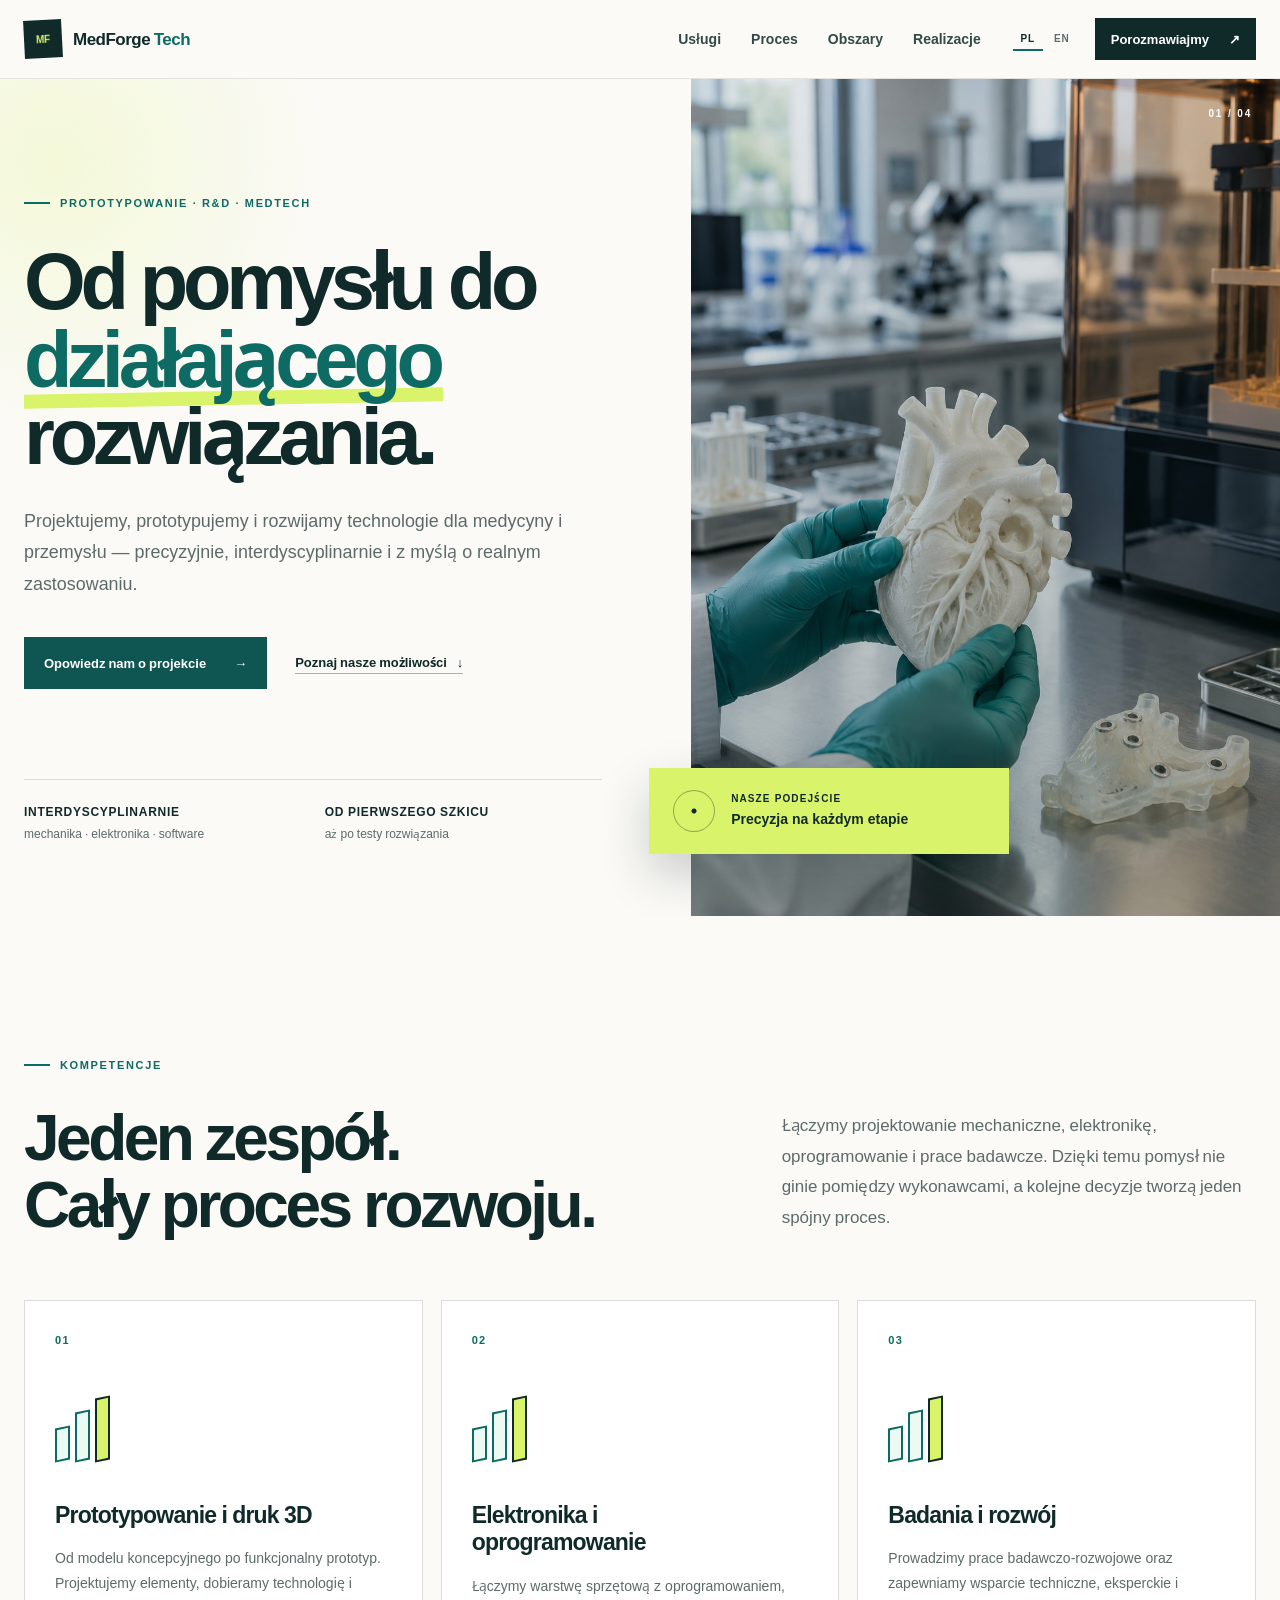
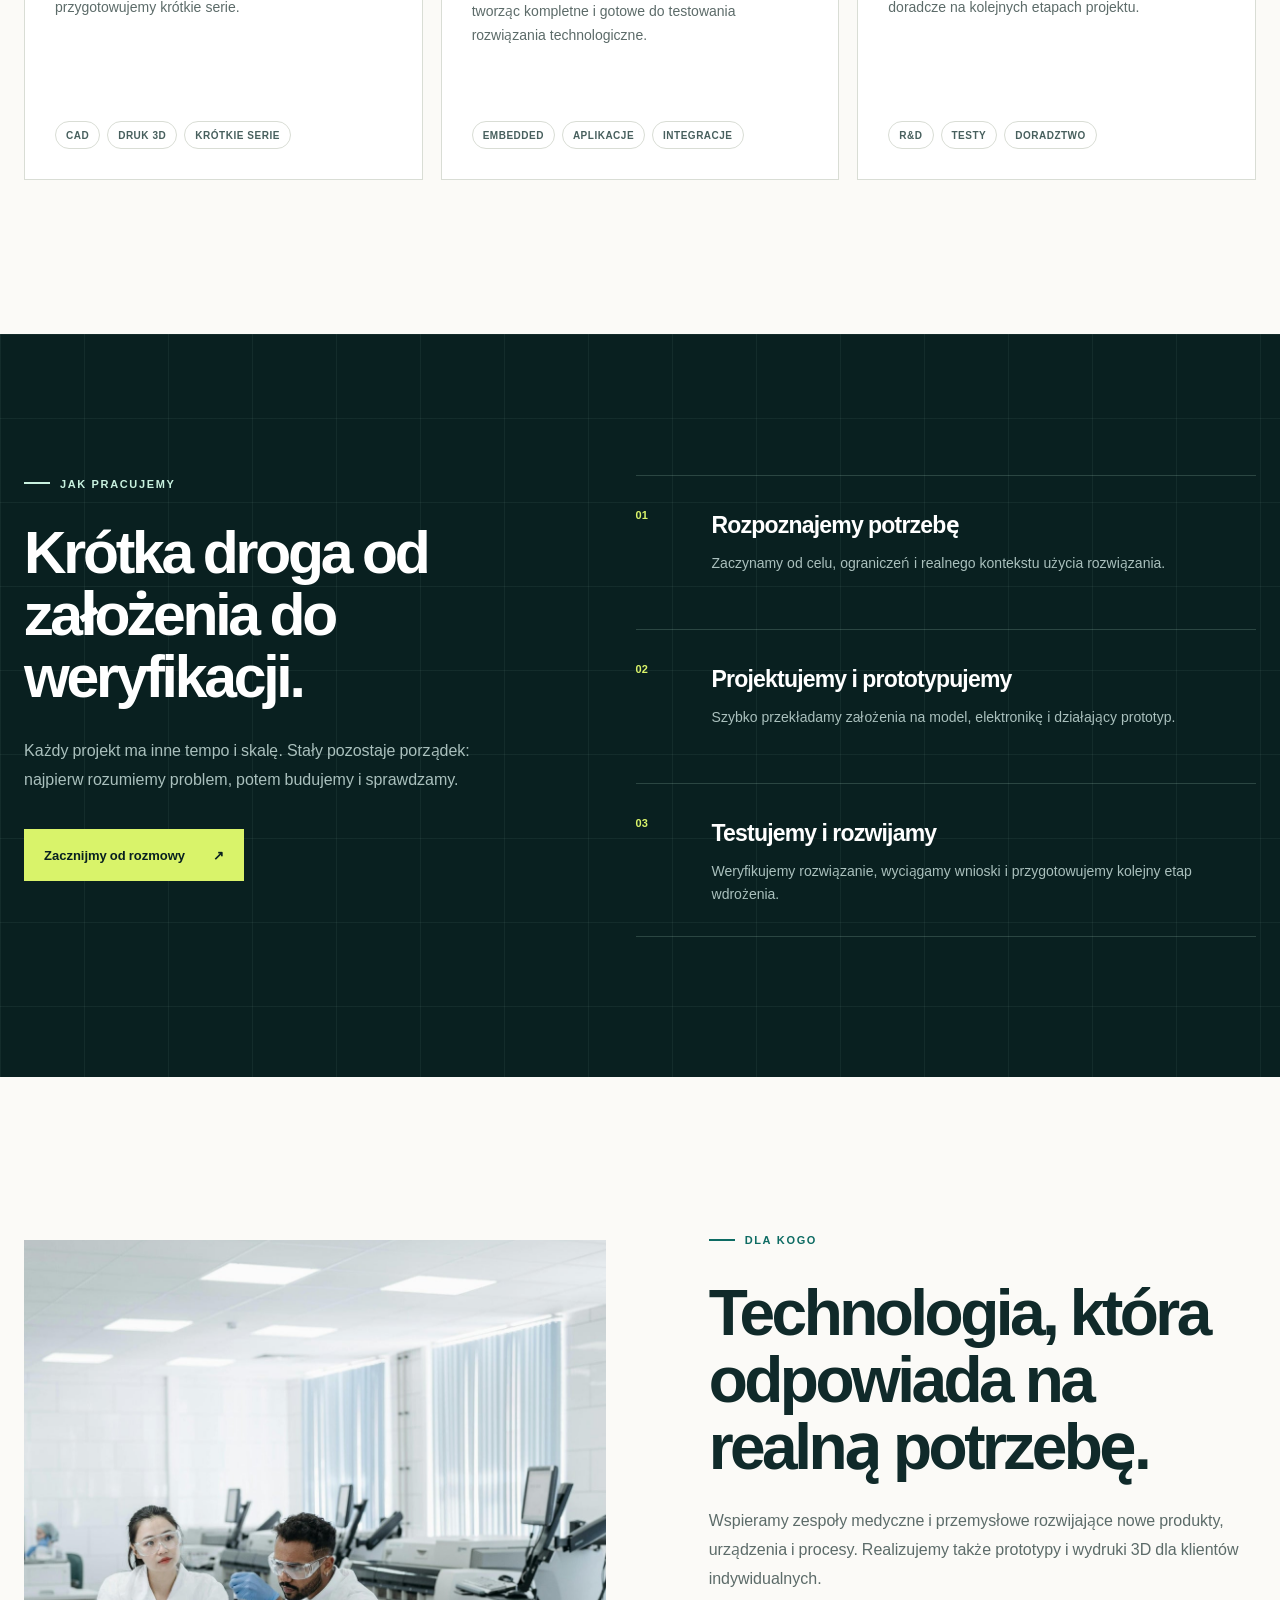
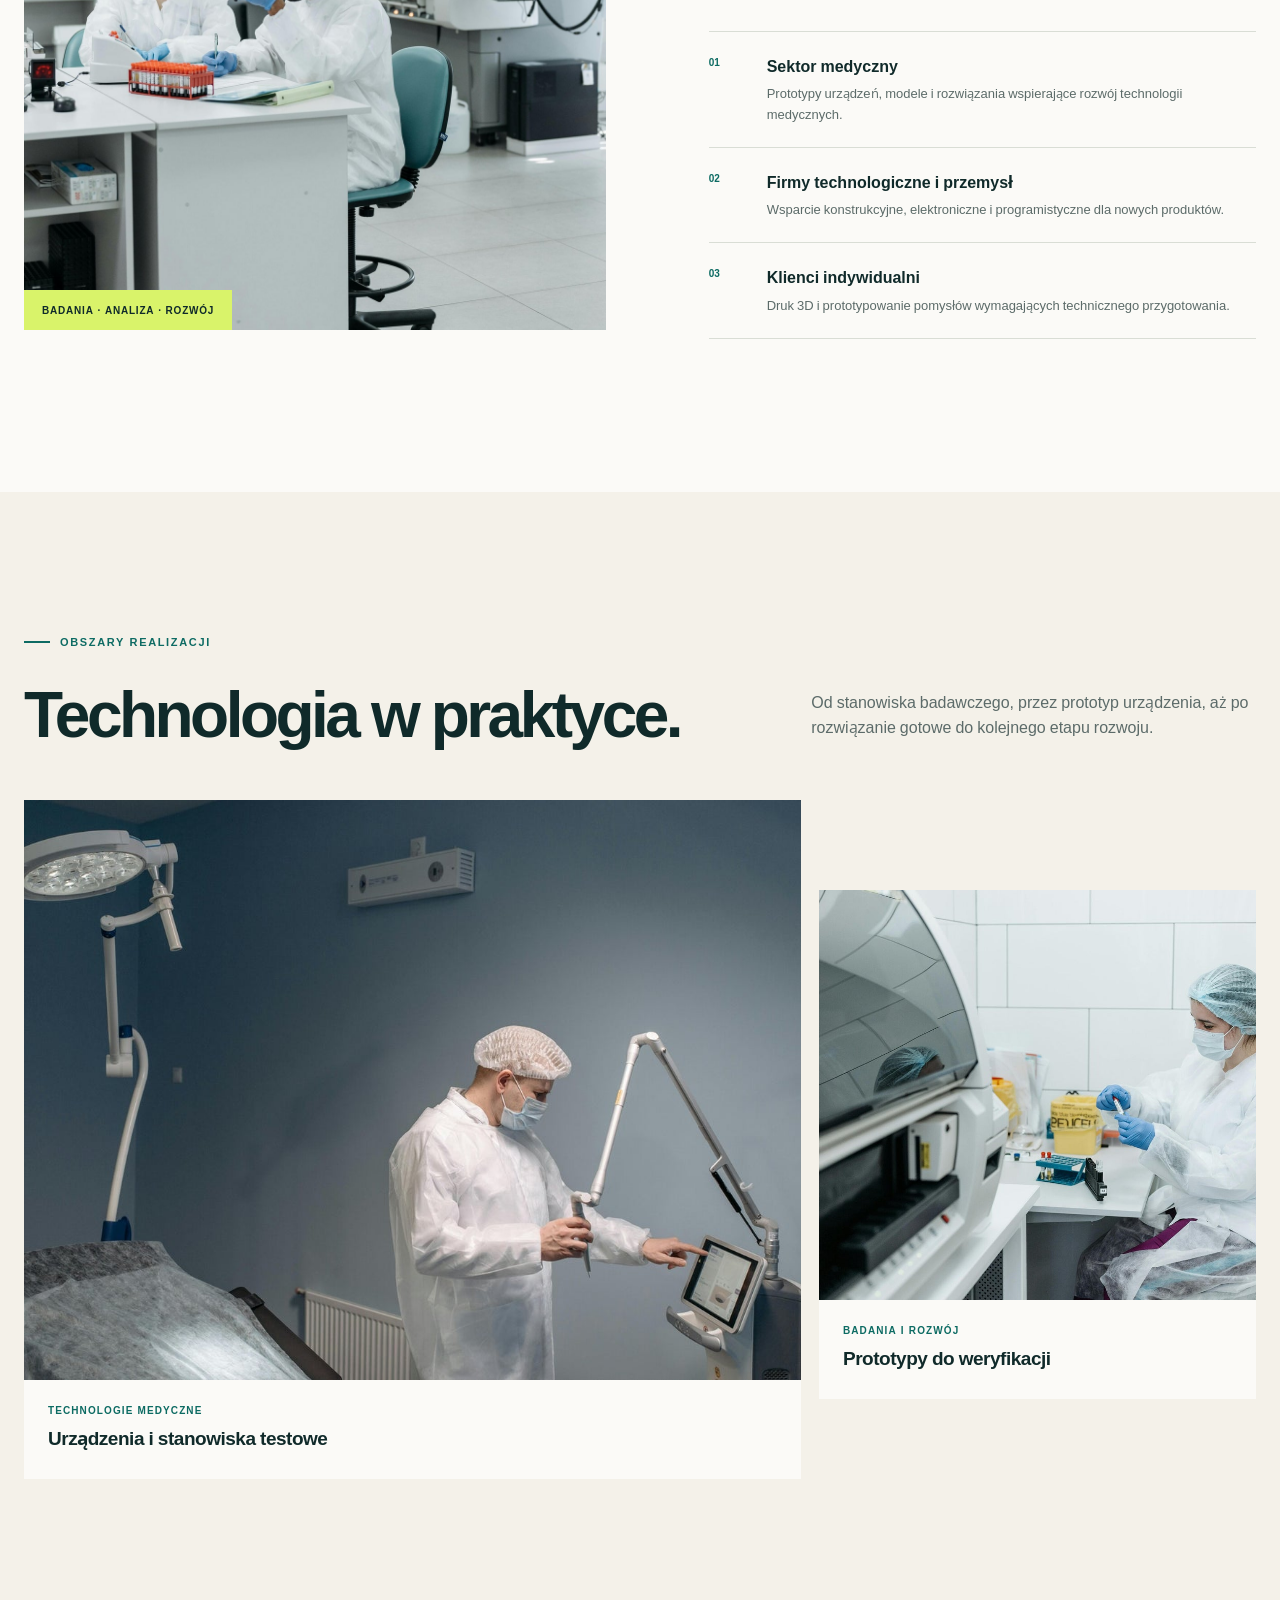
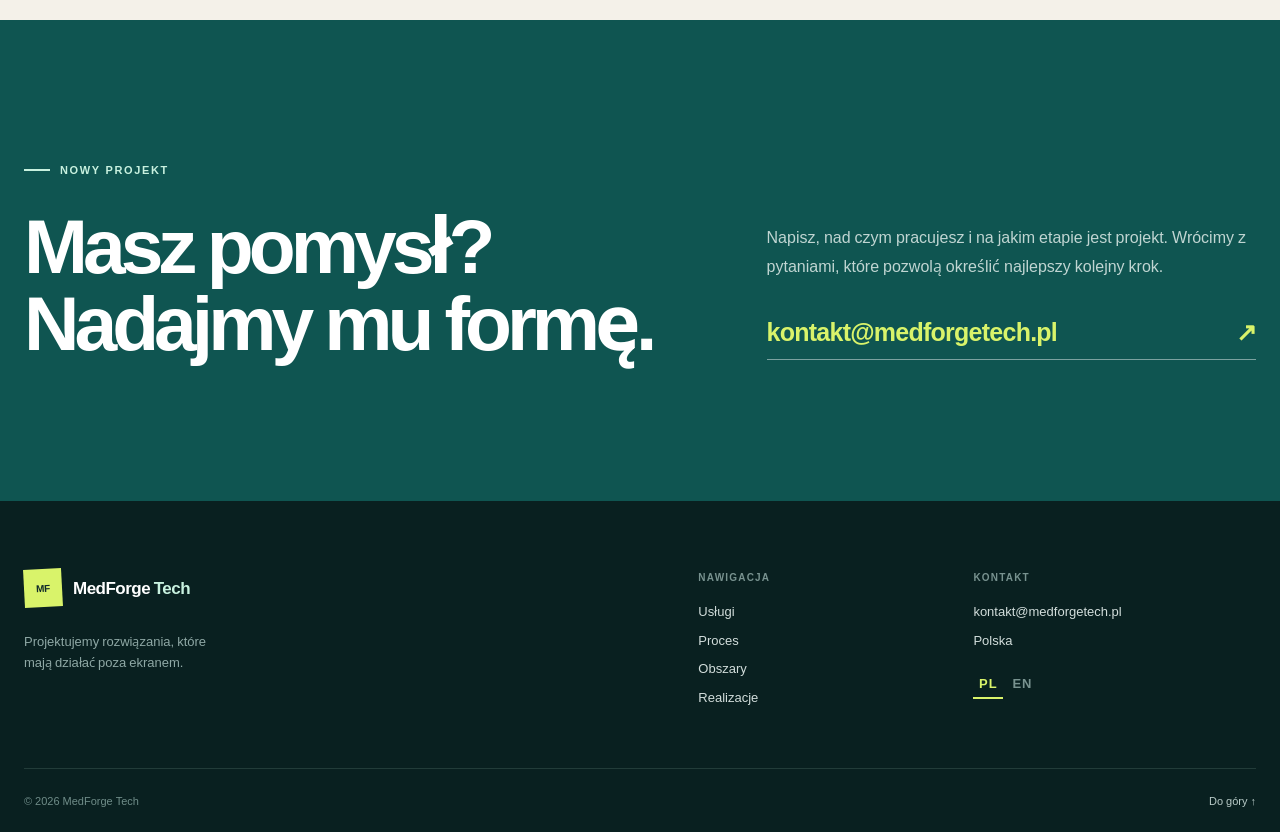
==== index.html @ 19ddf8da "init page" ====
<!doctype html>
<html lang="pl">
  <head>
    <meta charset="utf-8">
    <meta name="viewport" content="width=device-width, initial-scale=1">
    <meta name="description" content="Projektowanie prototypów, druk 3D, elektronika, oprogramowanie oraz prace badawczo-rozwojowe dla medycyny i przemysłu.">
    <title>MedForge Tech | Prototypowanie, R&amp;D i technologie medyczne</title>
    <link rel="icon" href="favicon.png" type="image/png">
    <link rel="alternate" hreflang="pl" href="index.html">
    <link rel="alternate" hreflang="en" href="en.html">
    <link rel="stylesheet" href="styles.css">
    <script src="script.js" defer></script>
  </head>
  <body>
    <a class="skip-link" href="#main">Przejdź do treści</a>

    <header class="site-header">
      <div class="nav-shell">
        <a class="brand" href="#top" aria-label="MedForge Tech — strona główna">
          <span class="brand-mark" aria-hidden="true">MF</span>
          <span class="brand-name">MedForge <strong>Tech</strong></span>
        </a>

        <nav class="desktop-nav" aria-label="Główna nawigacja">
          <a href="#uslugi">Usługi</a>
          <a href="#proces">Proces</a>
          <a href="#obszary">Obszary</a>
          <a href="#portfolio">Realizacje</a>
        </nav>

        <div class="header-actions">
          <div class="language-switch" aria-label="Wybór języka">
            <a class="is-active" href="index.html" lang="pl" aria-current="page">PL</a>
            <a href="en.html" lang="en">EN</a>
          </div>
          <a class="header-cta" href="#kontakt">Porozmawiajmy <span aria-hidden="true">↗</span></a>
        </div>

        <details class="mobile-menu">
          <summary aria-label="Otwórz menu">Menu</summary>
          <nav aria-label="Nawigacja mobilna">
            <a href="#uslugi">Usługi</a>
            <a href="#proces">Proces</a>
            <a href="#obszary">Obszary</a>
            <a href="#portfolio">Realizacje</a>
            <a href="#kontakt">Kontakt</a>
            <div class="mobile-language"><span>Język</span><a class="is-active" href="index.html" lang="pl" aria-current="page">PL</a><a href="en.html" lang="en">EN</a></div>
          </nav>
        </details>
      </div>
    </header>

    <main id="main">
      <section class="hero" id="top">
        <div class="hero-copy">
          <p class="eyebrow"><span></span> Prototypowanie · R&amp;D · Medtech</p>
          <h1>Od pomysłu do <em>działającego</em> rozwiązania.</h1>
          <p class="hero-lead">Projektujemy, prototypujemy i rozwijamy technologie dla medycyny i przemysłu — precyzyjnie, interdyscyplinarnie i z myślą o realnym zastosowaniu.</p>
          <div class="hero-actions">
            <a class="button button-primary" href="#kontakt">Opowiedz nam o projekcie <span aria-hidden="true">→</span></a>
            <a class="text-link" href="#uslugi">Poznaj nasze możliwości <span aria-hidden="true">↓</span></a>
          </div>
          <div class="hero-notes" aria-label="Najważniejsze cechy">
            <div><strong>Interdyscyplinarnie</strong><span>mechanika · elektronika · software</span></div>
            <div><strong>Od pierwszego szkicu</strong><span>aż po testy rozwiązania</span></div>
          </div>
        </div>

        <div class="hero-visual">
          <div class="hero-image-wrap">
            <img src="images/hero-medical-3d.jpg" alt="Inżynier biomedyczny oglądający wydrukowany w 3D model anatomiczny serca przy profesjonalnej drukarce żywicznej" width="1024" height="1536">
          </div>
          <div class="precision-card">
            <span class="precision-icon" aria-hidden="true"></span>
            <div><span>Nasze podejście</span><strong>Precyzja na każdym etapie</strong></div>
          </div>
          <div class="hero-index" aria-hidden="true">01 / 04</div>
        </div>
      </section>

      <section class="intro-section section-shell" id="uslugi">
        <div class="section-heading">
          <p class="eyebrow dark"><span></span> Kompetencje</p>
          <h2>Jeden zespół.<br>Cały proces rozwoju.</h2>
        </div>
        <p class="section-intro">Łączymy projektowanie mechaniczne, elektronikę, oprogramowanie i prace badawcze. Dzięki temu pomysł nie ginie pomiędzy wykonawcami, a kolejne decyzje tworzą jeden spójny proces.</p>
      </section>

      <section class="services-grid section-shell" aria-label="Zakres usług">
        <article class="service-card">
          <span class="service-number">01</span>
          <div class="service-symbol" aria-hidden="true"><i></i><i></i><i></i></div>
          <h3>Prototypowanie i druk 3D</h3>
          <p>Od modelu koncepcyjnego po funkcjonalny prototyp. Projektujemy elementy, dobieramy technologię i przygotowujemy krótkie serie.</p>
          <ul aria-label="Obszary prototypowania"><li>CAD</li><li>Druk 3D</li><li>Krótkie serie</li></ul>
        </article>

        <article class="service-card">
          <span class="service-number">02</span>
          <div class="service-symbol" aria-hidden="true"><i></i><i></i><i></i></div>
          <h3>Elektronika i oprogramowanie</h3>
          <p>Łączymy warstwę sprzętową z oprogramowaniem, tworząc kompletne i gotowe do testowania rozwiązania technologiczne.</p>
          <ul aria-label="Obszary elektroniki"><li>Embedded</li><li>Aplikacje</li><li>Integracje</li></ul>
        </article>

        <article class="service-card">
          <span class="service-number">03</span>
          <div class="service-symbol" aria-hidden="true"><i></i><i></i><i></i></div>
          <h3>Badania i rozwój</h3>
          <p>Prowadzimy prace badawczo-rozwojowe oraz zapewniamy wsparcie techniczne, eksperckie i doradcze na kolejnych etapach projektu.</p>
          <ul aria-label="Obszary badań"><li>R&amp;D</li><li>Testy</li><li>Doradztwo</li></ul>
        </article>
      </section>

      <section class="process-section" id="proces">
        <div class="process-inner section-shell">
          <div class="process-heading">
            <p class="eyebrow light"><span></span> Jak pracujemy</p>
            <h2>Krótka droga od założenia do weryfikacji.</h2>
            <p>Każdy projekt ma inne tempo i skalę. Stały pozostaje porządek: najpierw rozumiemy problem, potem budujemy i sprawdzamy.</p>
            <a class="button button-light" href="#kontakt">Zacznijmy od rozmowy <span aria-hidden="true">↗</span></a>
          </div>
          <ol class="process-list">
            <li><span>01</span><div><h3>Rozpoznajemy potrzebę</h3><p>Zaczynamy od celu, ograniczeń i realnego kontekstu użycia rozwiązania.</p></div></li>
            <li><span>02</span><div><h3>Projektujemy i prototypujemy</h3><p>Szybko przekładamy założenia na model, elektronikę i działający prototyp.</p></div></li>
            <li><span>03</span><div><h3>Testujemy i rozwijamy</h3><p>Weryfikujemy rozwiązanie, wyciągamy wnioski i przygotowujemy kolejny etap wdrożenia.</p></div></li>
          </ol>
        </div>
      </section>

      <section class="audience-section section-shell" id="obszary">
        <div class="audience-image">
          <img src="images/research.jpg" alt="Zespół prowadzący prace badawcze w laboratorium" width="1200" height="1800" loading="lazy">
          <span class="image-label">Badania · analiza · rozwój</span>
        </div>
        <div class="audience-copy">
          <p class="eyebrow dark"><span></span> Dla kogo</p>
          <h2>Technologia, która odpowiada na realną potrzebę.</h2>
          <p>Wspieramy zespoły medyczne i przemysłowe rozwijające nowe produkty, urządzenia i procesy. Realizujemy także prototypy i wydruki 3D dla klientów indywidualnych.</p>
          <div class="audience-points">
            <div><span>01</span><div><strong>Sektor medyczny</strong><p>Prototypy urządzeń, modele i rozwiązania wspierające rozwój technologii medycznych.</p></div></div>
            <div><span>02</span><div><strong>Firmy technologiczne i przemysł</strong><p>Wsparcie konstrukcyjne, elektroniczne i programistyczne dla nowych produktów.</p></div></div>
            <div><span>03</span><div><strong>Klienci indywidualni</strong><p>Druk 3D i prototypowanie pomysłów wymagających technicznego przygotowania.</p></div></div>
          </div>
        </div>
      </section>

      <section class="portfolio-section" id="portfolio">
        <div class="portfolio-head section-shell">
          <div><p class="eyebrow dark"><span></span> Obszary realizacji</p><h2>Technologia w praktyce.</h2></div>
          <p>Od stanowiska badawczego, przez prototyp urządzenia, aż po rozwiązanie gotowe do kolejnego etapu rozwoju.</p>
        </div>
        <div class="portfolio-grid section-shell">
          <article class="project-card project-large">
            <div class="project-image"><img src="images/prototyping.jpg" alt="Specjalista obsługujący urządzenie medyczne" width="1200" height="800" loading="lazy"></div>
            <div class="project-meta"><span>Technologie medyczne</span><strong>Urządzenia i stanowiska testowe</strong></div>
          </article>
          <article class="project-card">
            <div class="project-image"><img src="images/electronics.jpg" alt="Praca laboratoryjna z wykorzystaniem aparatury diagnostycznej" width="1200" height="800" loading="lazy"></div>
            <div class="project-meta"><span>Badania i rozwój</span><strong>Prototypy do weryfikacji</strong></div>
          </article>
        </div>
      </section>

      <section class="contact-section" id="kontakt">
        <div class="contact-inner section-shell">
          <div><p class="eyebrow light"><span></span> Nowy projekt</p><h2>Masz pomysł?<br>Nadajmy mu formę.</h2></div>
          <div class="contact-copy">
            <p>Napisz, nad czym pracujesz i na jakim etapie jest projekt. Wrócimy z pytaniami, które pozwolą określić najlepszy kolejny krok.</p>
            <a class="contact-mail" href="mailto:kontakt@medforgetech.pl?subject=Zapytanie%20o%20projekt">kontakt@medforgetech.pl <span aria-hidden="true">↗</span></a>
          </div>
        </div>
      </section>
    </main>

    <footer class="site-footer">
      <div class="footer-main section-shell">
        <div class="footer-brand">
          <a class="brand brand-light" href="#top" aria-label="MedForge Tech — do góry"><span class="brand-mark">MF</span><span class="brand-name">MedForge <strong>Tech</strong></span></a>
          <p>Projektujemy rozwiązania, które<br>mają działać poza ekranem.</p>
        </div>
        <div class="footer-column"><span>Nawigacja</span><a href="#uslugi">Usługi</a><a href="#proces">Proces</a><a href="#obszary">Obszary</a><a href="#portfolio">Realizacje</a></div>
        <div class="footer-column"><span>Kontakt</span><a href="mailto:kontakt@medforgetech.pl">kontakt@medforgetech.pl</a><p>Polska</p><div class="footer-language"><a class="is-active" href="index.html" lang="pl" aria-current="page">PL</a><a href="en.html" lang="en">EN</a></div></div>
      </div>
      <div class="footer-bottom section-shell"><span>© <span id="current-year">2026</span> MedForge Tech</span><a href="#top">Do góry <span aria-hidden="true">↑</span></a></div>
    </footer>
  </body>
</html>
---- styles.css ----
@font-face {
  font-family: "Open Sans";
  font-style: normal;
  font-weight: 300;
  font-display: swap;
  src: url("fonts/open-sans-v18-latin-ext_latin-300.woff2") format("woff2");
}

@font-face {
  font-family: "Open Sans";
  font-style: normal;
  font-weight: 400;
  font-display: swap;
  src: url("fonts/open-sans-v18-latin-ext_latin-regular.woff2") format("woff2");
}

@font-face {
  font-family: "Open Sans";
  font-style: normal;
  font-weight: 600;
  font-display: swap;
  src: url("fonts/open-sans-v18-latin-ext_latin-600.woff2") format("woff2");
}

@font-face {
  font-family: "Open Sans";
  font-style: normal;
  font-weight: 700;
  font-display: swap;
  src: url("fonts/open-sans-v18-latin-ext_latin-700.woff2") format("woff2");
}

@font-face {
  font-family: "Open Sans";
  font-style: normal;
  font-weight: 800;
  font-display: swap;
  src: url("fonts/open-sans-v18-latin-ext_latin-800.woff2") format("woff2");
}

:root {
  --ink: #102a2a;
  --ink-deep: #092020;
  --teal: #0f5551;
  --teal-bright: #0d6b63;
  --mint: #c8f1df;
  --lime: #d9f36a;
  --cream: #f4f1e9;
  --paper: #fbfaf7;
  --line: #d9ddd5;
  --muted: #5c6b69;
  --font-sans: "Open Sans", "Segoe UI", Arial, sans-serif;
  --max-width: 1240px;
}

* {
  box-sizing: border-box;
}

html {
  scroll-behavior: smooth;
  scroll-padding-top: 88px;
}

body {
  margin: 0;
  background: var(--paper);
  color: var(--ink);
  font-family: var(--font-sans);
  font-size: 16px;
  line-height: 1.6;
  -webkit-font-smoothing: antialiased;
}

a {
  color: inherit;
  text-decoration: none;
}

img {
  display: block;
}

.skip-link {
  position: fixed;
  top: -80px;
  left: 16px;
  z-index: 100;
  padding: 10px 16px;
  background: var(--lime);
  color: var(--ink-deep);
  font-weight: 700;
  transition: top 0.2s ease;
}

.skip-link:focus {
  top: 12px;
}

.section-shell {
  width: min(calc(100% - 48px), var(--max-width));
  margin-inline: auto;
}

.site-header {
  position: sticky;
  top: 0;
  z-index: 50;
  border-bottom: 1px solid rgba(16, 42, 42, 0.1);
  background: rgba(251, 250, 247, 0.94);
  backdrop-filter: blur(16px);
}

.site-header.is-scrolled {
  box-shadow: 0 8px 30px rgba(9, 32, 32, 0.08);
}

.nav-shell {
  width: min(calc(100% - 48px), var(--max-width));
  min-height: 78px;
  margin-inline: auto;
  display: flex;
  align-items: center;
  gap: 32px;
}

.brand {
  display: inline-flex;
  align-items: center;
  gap: 11px;
  margin-right: auto;
  white-space: nowrap;
}

.brand-mark {
  width: 38px;
  height: 38px;
  display: grid;
  place-items: center;
  background: var(--ink);
  color: var(--lime);
  font-size: 10px;
  font-weight: 800;
  letter-spacing: -0.03em;
  transform: rotate(-3deg);
}

.brand-name {
  font-size: 17px;
  font-weight: 700;
  letter-spacing: -0.03em;
}

.brand-name strong {
  color: var(--teal-bright);
}

.desktop-nav {
  display: flex;
  align-items: center;
  gap: 30px;
}

.desktop-nav a {
  position: relative;
  color: #314a48;
  font-size: 14px;
  font-weight: 600;
}

.desktop-nav a::after {
  content: "";
  position: absolute;
  left: 0;
  right: 100%;
  bottom: -8px;
  height: 2px;
  background: var(--teal-bright);
  transition: right 0.2s ease;
}

.desktop-nav a:hover::after,
.desktop-nav a:focus-visible::after {
  right: 0;
}

.header-cta {
  display: inline-flex;
  align-items: center;
  gap: 20px;
  padding: 11px 16px;
  background: var(--ink);
  color: #fff;
  font-size: 13px;
  font-weight: 700;
  transition: background 0.2s ease, transform 0.2s ease;
}

.header-actions {
  display: flex;
  align-items: center;
  gap: 18px;
}

.language-switch,
.footer-language {
  display: flex;
  align-items: center;
  gap: 4px;
}

.language-switch a,
.footer-language a {
  min-width: 30px;
  padding: 4px 5px;
  color: var(--muted);
  font-size: 10px;
  font-weight: 800;
  line-height: 1.4;
  text-align: center;
  letter-spacing: 0.08em;
  border-bottom: 2px solid transparent;
}

.language-switch a:hover,
.language-switch a.is-active {
  color: var(--ink);
  border-color: var(--teal-bright);
}

.mobile-language {
  margin-top: 7px;
  padding: 11px 12px 3px;
  display: flex;
  align-items: center;
  gap: 3px;
  border-top: 1px solid var(--line);
}

.mobile-language span {
  margin-right: auto;
  color: var(--muted);
  font-size: 10px;
  font-weight: 800;
  letter-spacing: 0.1em;
  text-transform: uppercase;
}

.mobile-language a {
  padding: 3px 7px;
  color: var(--muted);
  font-size: 11px;
}

.mobile-language a.is-active {
  background: var(--ink);
  color: #fff;
}

.header-cta:hover {
  background: var(--teal-bright);
  transform: translateY(-1px);
}

.mobile-menu {
  display: none;
  position: relative;
}

.mobile-menu summary {
  cursor: pointer;
  list-style: none;
  font-weight: 700;
}

.mobile-menu summary::-webkit-details-marker {
  display: none;
}

.mobile-menu nav {
  position: absolute;
  top: 44px;
  right: 0;
  width: 210px;
  padding: 14px;
  display: grid;
  gap: 2px;
  border: 1px solid var(--line);
  background: var(--paper);
  box-shadow: 0 20px 45px rgba(9, 32, 32, 0.14);
}

.mobile-menu nav a {
  padding: 10px 12px;
  font-weight: 600;
}

.hero {
  min-height: calc(100vh - 78px);
  display: grid;
  grid-template-columns: minmax(0, 1.08fr) minmax(420px, 0.92fr);
  overflow: hidden;
}

.hero-copy {
  padding: clamp(72px, 9vw, 132px) clamp(48px, 7vw, 110px) 72px max(24px, calc((100vw - var(--max-width)) / 2));
  display: flex;
  flex-direction: column;
  justify-content: center;
  background:
    radial-gradient(circle at 8% 10%, rgba(217, 243, 106, 0.22), transparent 28%),
    var(--paper);
}

.eyebrow {
  margin: 0 0 28px;
  display: flex;
  align-items: center;
  gap: 10px;
  color: var(--teal-bright);
  font-size: 11px;
  font-weight: 800;
  letter-spacing: 0.15em;
  text-transform: uppercase;
}

.eyebrow > span {
  width: 26px;
  height: 2px;
  background: currentColor;
}

.eyebrow.light {
  color: var(--mint);
}

.eyebrow.dark {
  color: var(--teal-bright);
}

.hero h1 {
  max-width: 760px;
  margin: 0;
  font-size: clamp(52px, 6.2vw, 96px);
  font-weight: 700;
  line-height: 0.98;
  letter-spacing: -0.065em;
}

.hero h1 em {
  position: relative;
  z-index: 0;
  color: var(--teal-bright);
  font-style: normal;
}

.hero h1 em::after {
  content: "";
  position: absolute;
  left: 0;
  right: -3px;
  bottom: 5px;
  z-index: -1;
  height: 13%;
  background: var(--lime);
  transform: rotate(-1deg);
}

.hero-lead {
  max-width: 660px;
  margin: 32px 0 0;
  color: var(--muted);
  font-size: clamp(16px, 1.4vw, 20px);
  line-height: 1.75;
}

.hero-actions {
  margin-top: 38px;
  display: flex;
  align-items: center;
  gap: 28px;
  flex-wrap: wrap;
}

.button {
  min-height: 52px;
  padding: 14px 20px;
  display: inline-flex;
  align-items: center;
  justify-content: center;
  gap: 28px;
  font-size: 13px;
  font-weight: 800;
  transition: transform 0.2s ease, background 0.2s ease;
}

.button:hover {
  transform: translateY(-2px);
}

.button-primary {
  background: var(--teal);
  color: #fff;
}

.button-primary:hover {
  background: var(--teal-bright);
}

.button-light {
  background: var(--lime);
  color: var(--ink-deep);
}

.text-link {
  display: inline-flex;
  align-items: center;
  gap: 10px;
  color: var(--ink);
  font-size: 13px;
  font-weight: 700;
  border-bottom: 1px solid rgba(16, 42, 42, 0.35);
}

.hero-notes {
  margin-top: clamp(50px, 8vw, 90px);
  padding-top: 22px;
  display: grid;
  grid-template-columns: repeat(2, minmax(0, 1fr));
  gap: 24px;
  border-top: 1px solid var(--line);
}

.hero-notes div {
  display: grid;
  gap: 3px;
}

.hero-notes strong {
  font-size: 12px;
  text-transform: uppercase;
  letter-spacing: 0.06em;
}

.hero-notes span {
  color: var(--muted);
  font-size: 12px;
}

.hero-visual {
  position: relative;
  min-height: 690px;
  background: var(--teal);
}

.hero-image-wrap {
  position: absolute;
  inset: 0;
}

.hero-image-wrap::after {
  content: "";
  position: absolute;
  inset: 0;
  background: linear-gradient(180deg, rgba(5, 34, 31, 0.08), rgba(5, 34, 31, 0.36));
}

.hero-image-wrap img {
  position: absolute;
  inset: 0;
  width: 100%;
  height: 100%;
  object-fit: cover;
  object-position: 52% 52%;
}

.precision-card {
  position: absolute;
  left: -42px;
  bottom: 62px;
  z-index: 2;
  width: min(360px, calc(100% - 36px));
  padding: 22px 24px;
  display: flex;
  align-items: center;
  gap: 16px;
  background: var(--lime);
  box-shadow: 0 20px 50px rgba(9, 32, 32, 0.2);
}

.precision-icon {
  width: 42px;
  height: 42px;
  flex: 0 0 auto;
  border: 1px solid rgba(16, 42, 42, 0.36);
  border-radius: 50%;
  background: radial-gradient(circle, var(--ink) 2px, transparent 3px);
}

.precision-card div {
  display: grid;
  gap: 2px;
}

.precision-card div span {
  font-size: 10px;
  font-weight: 700;
  letter-spacing: 0.11em;
  text-transform: uppercase;
}

.precision-card strong {
  font-size: 14px;
}

.hero-index {
  position: absolute;
  right: 28px;
  top: 26px;
  z-index: 2;
  color: white;
  font-size: 10px;
  font-weight: 800;
  letter-spacing: 0.18em;
}

.intro-section {
  padding-top: clamp(92px, 11vw, 150px);
  display: grid;
  grid-template-columns: 1fr 0.7fr;
  gap: 80px;
  align-items: end;
}

.section-heading h2,
.portfolio-head h2,
.audience-copy h2 {
  margin: 0;
  font-size: clamp(40px, 5vw, 68px);
  font-weight: 700;
  line-height: 1.05;
  letter-spacing: -0.055em;
}

.section-intro {
  max-width: 500px;
  margin: 0 0 4px;
  color: var(--muted);
  font-size: 17px;
  line-height: 1.8;
}

.services-grid {
  padding: 64px 0 clamp(100px, 12vw, 160px);
  display: grid;
  grid-template-columns: repeat(3, minmax(0, 1fr));
  gap: 18px;
}

.service-card {
  min-height: 480px;
  padding: 30px;
  display: flex;
  flex-direction: column;
  border: 1px solid var(--line);
  background: #fff;
  transition: border 0.25s ease, transform 0.25s ease, box-shadow 0.25s ease;
}

.service-card:hover {
  transform: translateY(-6px);
  border-color: rgba(15, 107, 99, 0.5);
  box-shadow: 0 24px 60px rgba(9, 32, 32, 0.08);
}

.service-number {
  color: var(--teal-bright);
  font-size: 11px;
  font-weight: 800;
  letter-spacing: 0.12em;
}

.service-symbol {
  width: 64px;
  height: 64px;
  margin: 48px 0 40px;
  display: flex;
  align-items: flex-end;
  gap: 5px;
}

.service-symbol i {
  width: 15px;
  display: block;
  border: 2px solid var(--teal-bright);
  background: rgba(200, 241, 223, 0.35);
  transform: skewY(-12deg);
}

.service-symbol i:nth-child(1) { height: 34px; }
.service-symbol i:nth-child(2) { height: 50px; }
.service-symbol i:nth-child(3) { height: 64px; background: var(--lime); border-color: var(--ink); }

.service-card h3 {
  max-width: 290px;
  margin: 0 0 18px;
  font-size: 23px;
  line-height: 1.2;
  letter-spacing: -0.035em;
}

.service-card > p {
  margin: 0;
  color: var(--muted);
  font-size: 14px;
  line-height: 1.75;
}

.service-card ul {
  margin: auto 0 0;
  padding: 26px 0 0;
  display: flex;
  gap: 7px;
  flex-wrap: wrap;
  list-style: none;
}

.service-card li {
  padding: 5px 10px;
  border: 1px solid var(--line);
  border-radius: 20px;
  color: #48605e;
  font-size: 10px;
  font-weight: 700;
  letter-spacing: 0.05em;
  text-transform: uppercase;
}

.process-section {
  padding: clamp(88px, 11vw, 145px) 0;
  color: #fff;
  background:
    linear-gradient(rgba(200, 241, 223, 0.06) 1px, transparent 1px),
    linear-gradient(90deg, rgba(200, 241, 223, 0.06) 1px, transparent 1px),
    var(--ink-deep);
  background-size: 84px 84px;
}

.process-inner {
  display: grid;
  grid-template-columns: 0.8fr 1fr;
  gap: clamp(60px, 9vw, 140px);
}

.process-heading h2 {
  margin: 0;
  font-size: clamp(40px, 4.6vw, 64px);
  line-height: 1.05;
  letter-spacing: -0.055em;
}

.process-heading > p:not(.eyebrow) {
  max-width: 520px;
  margin: 30px 0 36px;
  color: #aac0bd;
  font-size: 16px;
  line-height: 1.8;
}

.process-list {
  margin: 0;
  padding: 0;
  list-style: none;
}

.process-list li {
  min-height: 154px;
  padding: 30px 0;
  display: grid;
  grid-template-columns: 50px 1fr;
  gap: 26px;
  border-top: 1px solid rgba(200, 241, 223, 0.18);
}

.process-list li:last-child {
  border-bottom: 1px solid rgba(200, 241, 223, 0.18);
}

.process-list > li > span {
  color: var(--lime);
  font-size: 11px;
  font-weight: 800;
}

.process-list h3 {
  margin: 0 0 10px;
  font-size: 23px;
  letter-spacing: -0.035em;
}

.process-list p {
  max-width: 500px;
  margin: 0;
  color: #aac0bd;
  font-size: 14px;
}

.audience-section {
  padding: clamp(100px, 12vw, 160px) 0;
  display: grid;
  grid-template-columns: 1fr 0.94fr;
  gap: clamp(54px, 8vw, 110px);
  align-items: center;
}

.audience-image {
  position: relative;
  min-height: 690px;
  background: #dfe9e6;
  overflow: hidden;
}

.audience-image img {
  position: absolute;
  inset: 0;
  width: 100%;
  height: 100%;
  object-fit: cover;
}

.image-label {
  position: absolute;
  left: 0;
  bottom: 0;
  padding: 12px 18px;
  background: var(--lime);
  color: var(--ink);
  font-size: 10px;
  font-weight: 800;
  letter-spacing: 0.08em;
  text-transform: uppercase;
}

.audience-copy > p:not(.eyebrow) {
  margin: 28px 0 38px;
  color: var(--muted);
  font-size: 16px;
  line-height: 1.8;
}

.audience-points {
  border-top: 1px solid var(--line);
}

.audience-points > div {
  padding: 22px 0;
  display: grid;
  grid-template-columns: 38px 1fr;
  gap: 20px;
  border-bottom: 1px solid var(--line);
}

.audience-points > div > span {
  color: var(--teal-bright);
  font-size: 10px;
  font-weight: 800;
}

.audience-points strong {
  display: block;
  margin-bottom: 4px;
  font-size: 16px;
}

.audience-points p {
  margin: 0;
  color: var(--muted);
  font-size: 13px;
}

.portfolio-section {
  padding: clamp(92px, 11vw, 145px) 0;
  background: var(--cream);
}

.portfolio-head {
  margin-bottom: 54px;
  display: grid;
  grid-template-columns: 1fr 0.62fr;
  gap: 70px;
  align-items: end;
}

.portfolio-head > p {
  max-width: 470px;
  margin: 0 0 5px;
  color: var(--muted);
  font-size: 16px;
}

.portfolio-grid {
  display: grid;
  grid-template-columns: 1.28fr 0.72fr;
  gap: 18px;
  align-items: start;
}

.project-card {
  background: var(--paper);
}

.project-card:not(.project-large) {
  margin-top: 90px;
}

.project-image {
  position: relative;
  min-height: 410px;
  overflow: hidden;
}

.project-large .project-image {
  min-height: 580px;
}

.project-image img {
  position: absolute;
  inset: 0;
  width: 100%;
  height: 100%;
  object-fit: cover;
  transition: transform 0.5s ease;
}

.project-card:hover .project-image img {
  transform: scale(1.025);
}

.project-meta {
  padding: 22px 24px 26px;
  display: grid;
  gap: 5px;
}

.project-meta span {
  color: var(--teal-bright);
  font-size: 10px;
  font-weight: 800;
  letter-spacing: 0.11em;
  text-transform: uppercase;
}

.project-meta strong {
  font-size: 19px;
  letter-spacing: -0.025em;
}

.contact-section {
  padding: clamp(92px, 11vw, 145px) 0;
  background: var(--teal);
  color: #fff;
}

.contact-inner {
  display: grid;
  grid-template-columns: 1fr 0.75fr;
  gap: 90px;
  align-items: end;
}

.contact-inner h2 {
  margin: 0;
  color: #fff;
  font-size: clamp(50px, 6vw, 82px);
  line-height: 1;
  letter-spacing: -0.065em;
}

.contact-copy > p {
  max-width: 510px;
  margin: 0 0 30px;
  color: #c0d5d2;
  font-size: 16px;
  line-height: 1.8;
}

.contact-mail {
  padding-bottom: 8px;
  display: flex;
  align-items: center;
  justify-content: space-between;
  gap: 20px;
  border-bottom: 1px solid rgba(255, 255, 255, 0.45);
  color: var(--lime);
  font-size: clamp(17px, 2vw, 25px);
  font-weight: 700;
  letter-spacing: -0.03em;
}

.site-footer {
  padding-top: 68px;
  background: var(--ink-deep);
  color: #fff;
}

.footer-main {
  padding-bottom: 60px;
  display: grid;
  grid-template-columns: 1fr 0.35fr 0.46fr;
  gap: 60px;
}

.brand-light .brand-mark {
  background: var(--lime);
  color: var(--ink);
}

.brand-light .brand-name strong {
  color: var(--mint);
}

.footer-brand p {
  margin: 24px 0 0;
  color: #8fa8a5;
  font-size: 13px;
}

.footer-column {
  display: grid;
  align-content: start;
  justify-items: start;
  gap: 8px;
}

.footer-column > span {
  margin-bottom: 8px;
  color: #78928f;
  font-size: 10px;
  font-weight: 800;
  letter-spacing: 0.12em;
  text-transform: uppercase;
}

.footer-column a,
.footer-column p {
  margin: 0;
  color: #d2dddb;
  font-size: 13px;
}

.footer-column a:hover {
  color: var(--lime);
}

.footer-language {
  margin-top: 12px;
}

.footer-language a {
  color: #78928f;
  border-color: transparent;
}

.footer-language a:hover,
.footer-language a.is-active {
  color: var(--lime);
  border-color: var(--lime);
}

.footer-bottom {
  min-height: 64px;
  display: flex;
  align-items: center;
  justify-content: space-between;
  border-top: 1px solid rgba(200, 241, 223, 0.13);
  color: #6f8c88;
  font-size: 11px;
}

.footer-bottom a {
  color: #b9cbc8;
}

:focus-visible {
  outline: 3px solid var(--lime);
  outline-offset: 4px;
}

@media (max-width: 1080px) {
  .desktop-nav { gap: 20px; }
  .hero { grid-template-columns: 1fr 0.85fr; }
  .hero-copy { padding-right: 52px; }
  .hero h1 { font-size: clamp(52px, 7vw, 76px); }
  .service-card { padding: 25px; }
}

@media (max-width: 900px) {
  .section-shell,
  .nav-shell { width: min(calc(100% - 36px), var(--max-width)); }
  .desktop-nav,
  .header-actions { display: none; }
  .mobile-menu { display: block; }
  .hero { min-height: auto; grid-template-columns: 1fr; }
  .hero-copy { padding: 86px 18px 70px; }
  .hero-visual { min-height: 680px; }
  .precision-card { left: 18px; bottom: 26px; }
  .intro-section,
  .process-inner,
  .audience-section,
  .portfolio-head,
  .contact-inner { grid-template-columns: 1fr; }
  .intro-section { gap: 28px; }
  .services-grid { grid-template-columns: 1fr; }
  .service-card { min-height: 410px; }
  .service-symbol { margin: 34px 0 30px; }
  .process-inner { gap: 60px; }
  .audience-image { min-height: 620px; }
  .audience-copy { padding-inline: 4px; }
  .portfolio-head { gap: 24px; }
  .portfolio-grid { grid-template-columns: 1fr; }
  .project-card:not(.project-large) { margin-top: 0; }
  .project-large .project-image,
  .project-image { min-height: 500px; }
  .contact-inner { gap: 50px; }
  .footer-main { grid-template-columns: 1fr 1fr; }
  .footer-brand { grid-column: 1 / -1; }
}

@media (max-width: 560px) {
  .nav-shell { min-height: 70px; }
  .brand-name { font-size: 15px; }
  .hero-copy { padding-top: 66px; }
  .hero h1 { font-size: clamp(46px, 14vw, 64px); }
  .hero-lead { font-size: 16px; }
  .hero-actions { align-items: flex-start; flex-direction: column; }
  .hero-notes { grid-template-columns: 1fr; }
  .hero-visual { min-height: 560px; }
  .precision-card { width: calc(100% - 36px); }
  .intro-section { padding-top: 84px; }
  .section-heading h2,
  .portfolio-head h2,
  .audience-copy h2 { font-size: 42px; }
  .services-grid { padding-top: 42px; }
  .service-card { min-height: 430px; }
  .process-section { padding-block: 84px; }
  .process-heading h2 { font-size: 42px; }
  .process-list li { grid-template-columns: 36px 1fr; gap: 14px; }
  .audience-image { min-height: 500px; }
  .project-large .project-image,
  .project-image { min-height: 380px; }
  .contact-inner h2 { font-size: 52px; }
  .contact-mail { font-size: 16px; }
  .footer-main { grid-template-columns: 1fr; }
  .footer-brand { grid-column: auto; }
  .footer-bottom { align-items: flex-start; padding-block: 20px; gap: 10px; flex-direction: column; }
}

@media (prefers-reduced-motion: reduce) {
  *, *::before, *::after {
    scroll-behavior: auto !important;
    transition-duration: 0.01ms !important;
  }
}
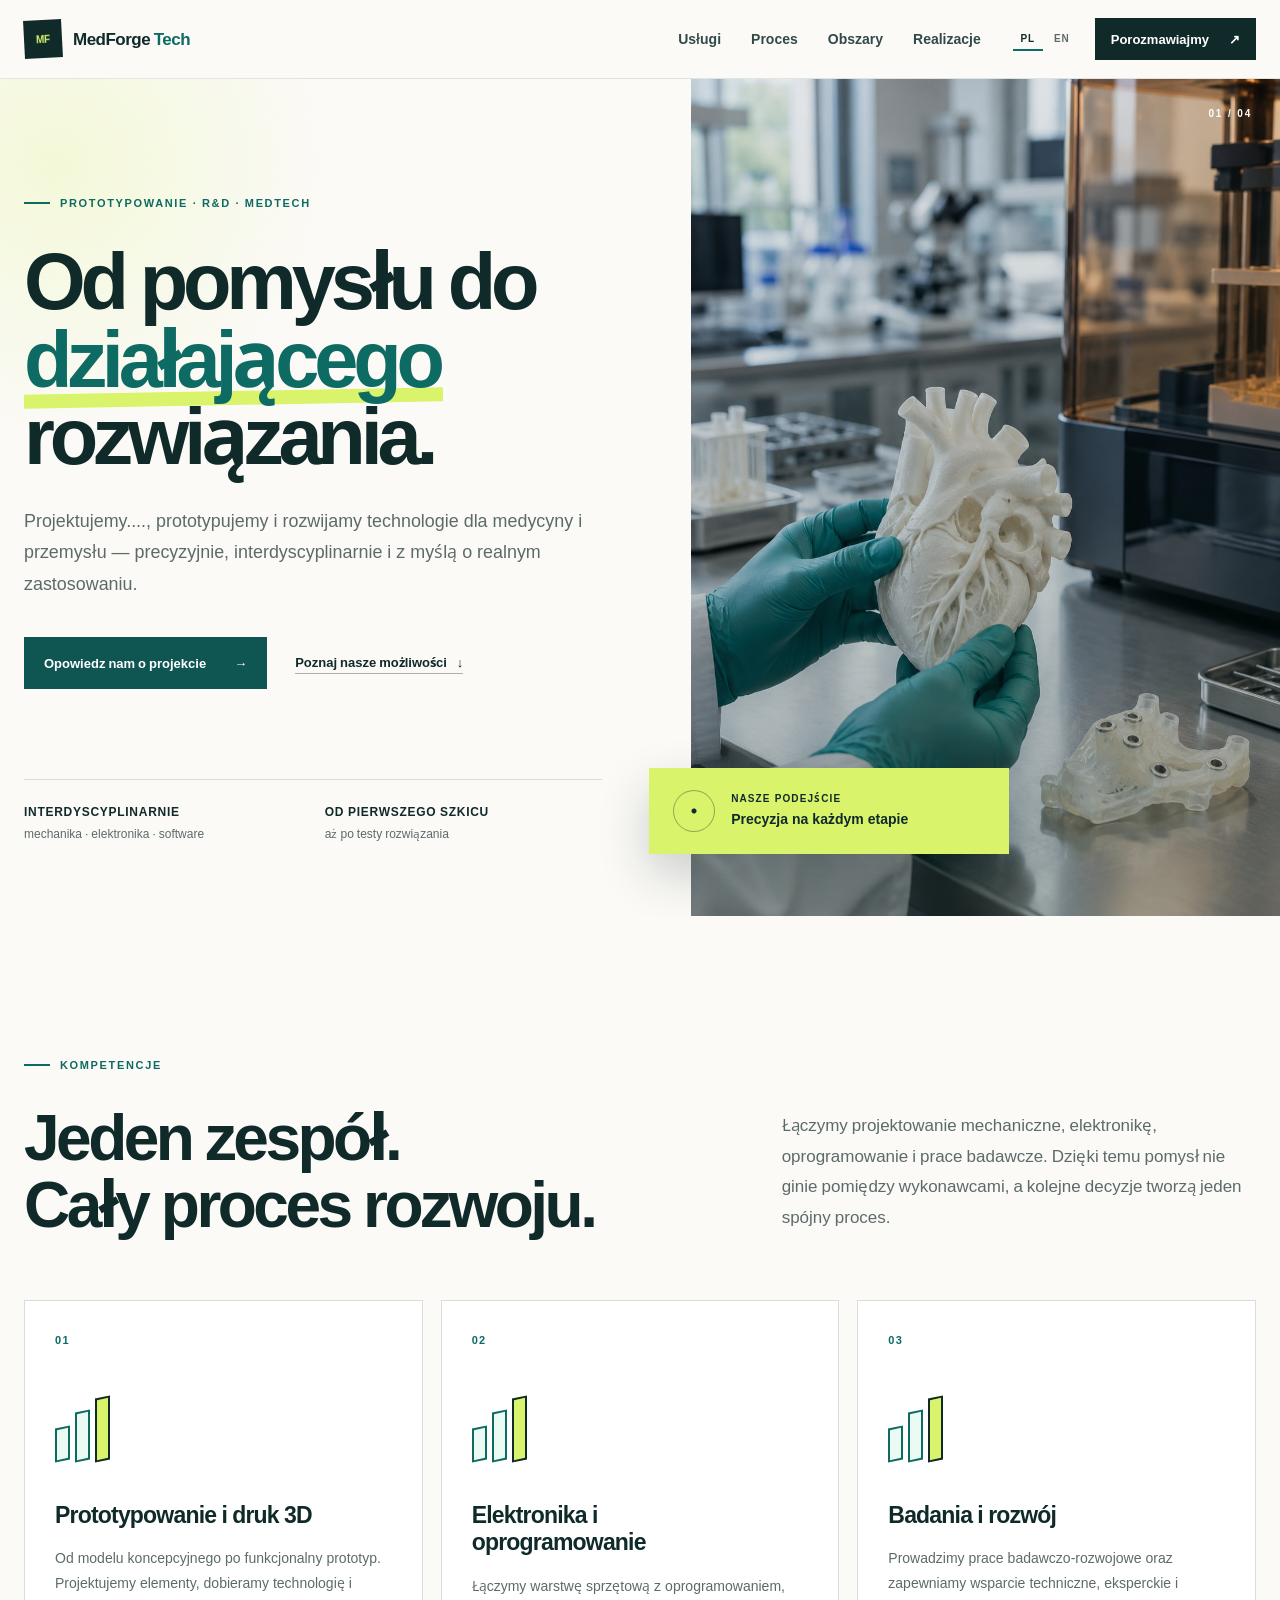
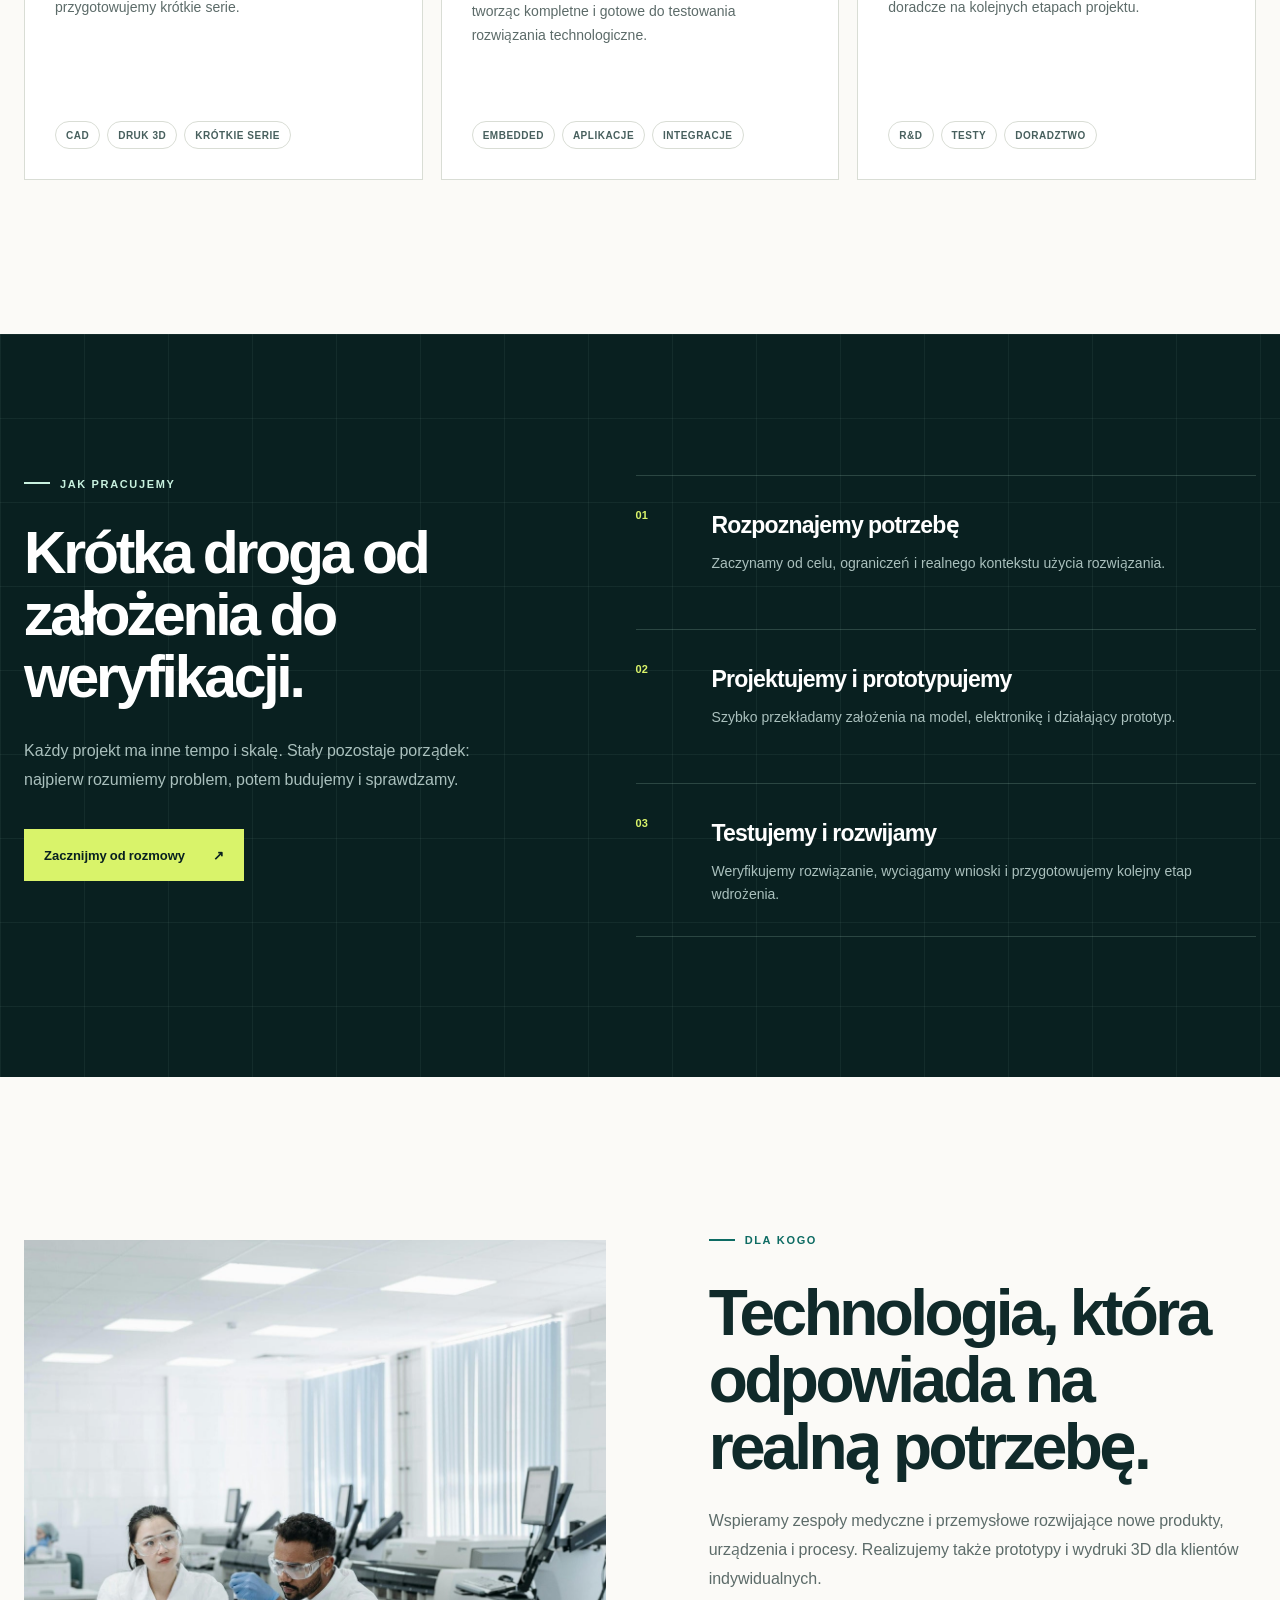
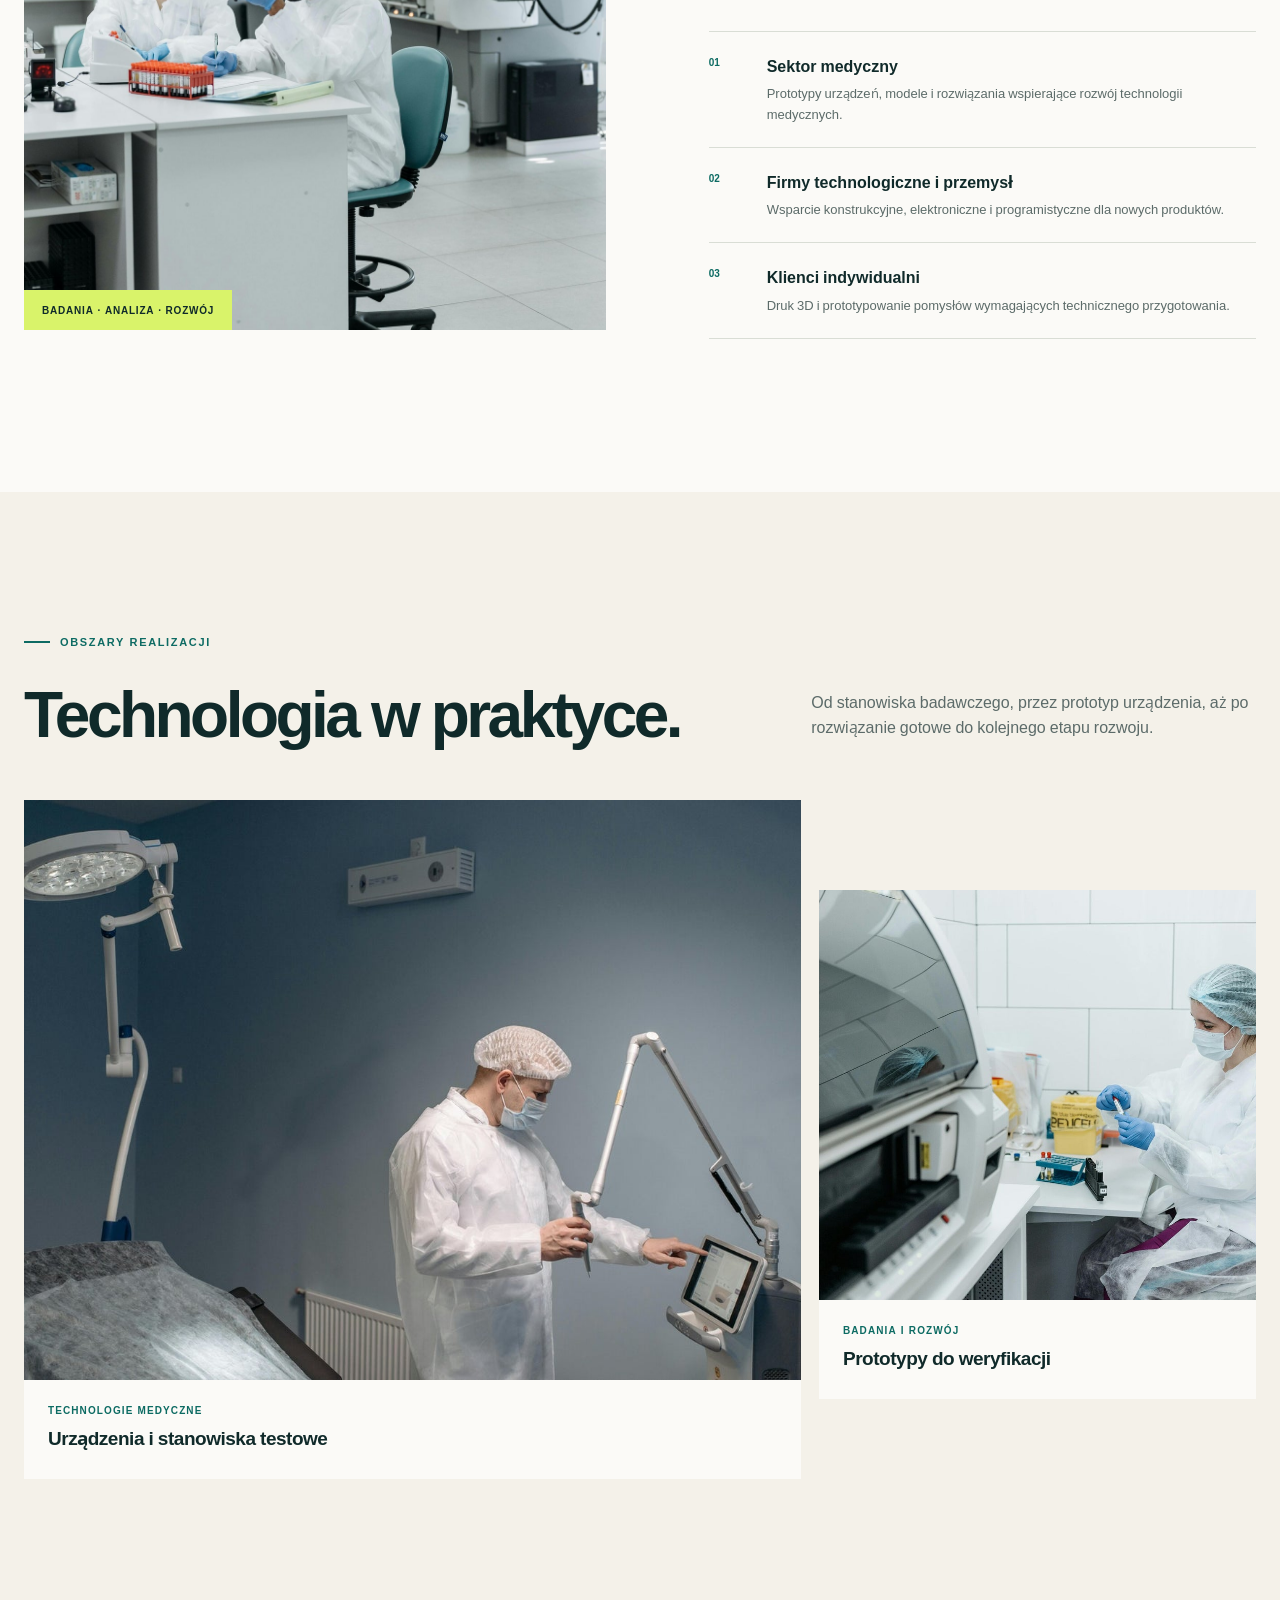
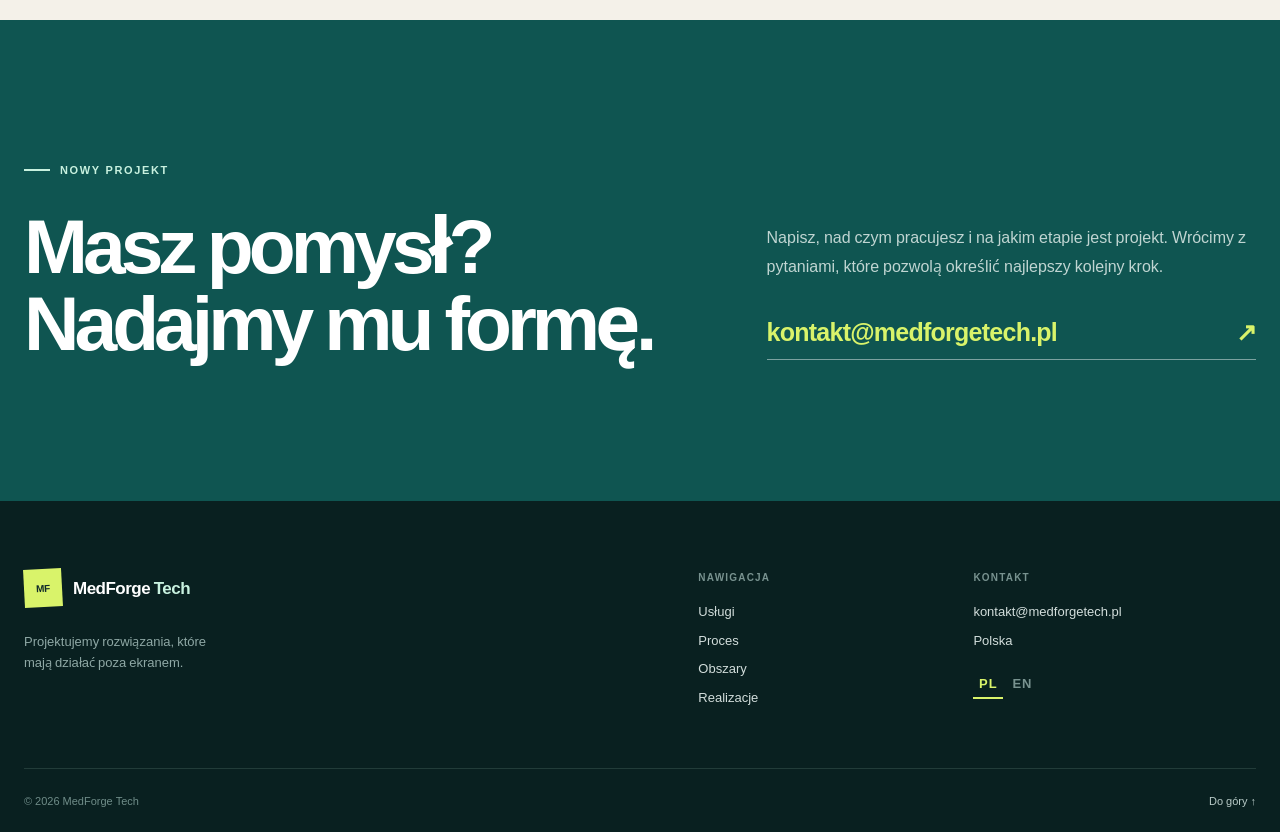
==== commit ffb2e8f7: "development test change" ====
--- a/index.html
+++ b/index.html
@@ -1,4 +1,5 @@
 <!doctype html>
+
 <html lang="pl">
   <head>
     <meta charset="utf-8">
@@ -55,7 +56,7 @@
         <div class="hero-copy">
           <p class="eyebrow"><span></span> Prototypowanie · R&amp;D · Medtech</p>
           <h1>Od pomysłu do <em>działającego</em> rozwiązania.</h1>
-          <p class="hero-lead">Projektujemy, prototypujemy i rozwijamy technologie dla medycyny i przemysłu — precyzyjnie, interdyscyplinarnie i z myślą o realnym zastosowaniu.</p>
+          <p class="hero-lead">Projektujemy...., prototypujemy i rozwijamy technologie dla medycyny i przemysłu — precyzyjnie, interdyscyplinarnie i z myślą o realnym zastosowaniu.</p>
           <div class="hero-actions">
             <a class="button button-primary" href="#kontakt">Opowiedz nam o projekcie <span aria-hidden="true">→</span></a>
             <a class="text-link" href="#uslugi">Poznaj nasze możliwości <span aria-hidden="true">↓</span></a>
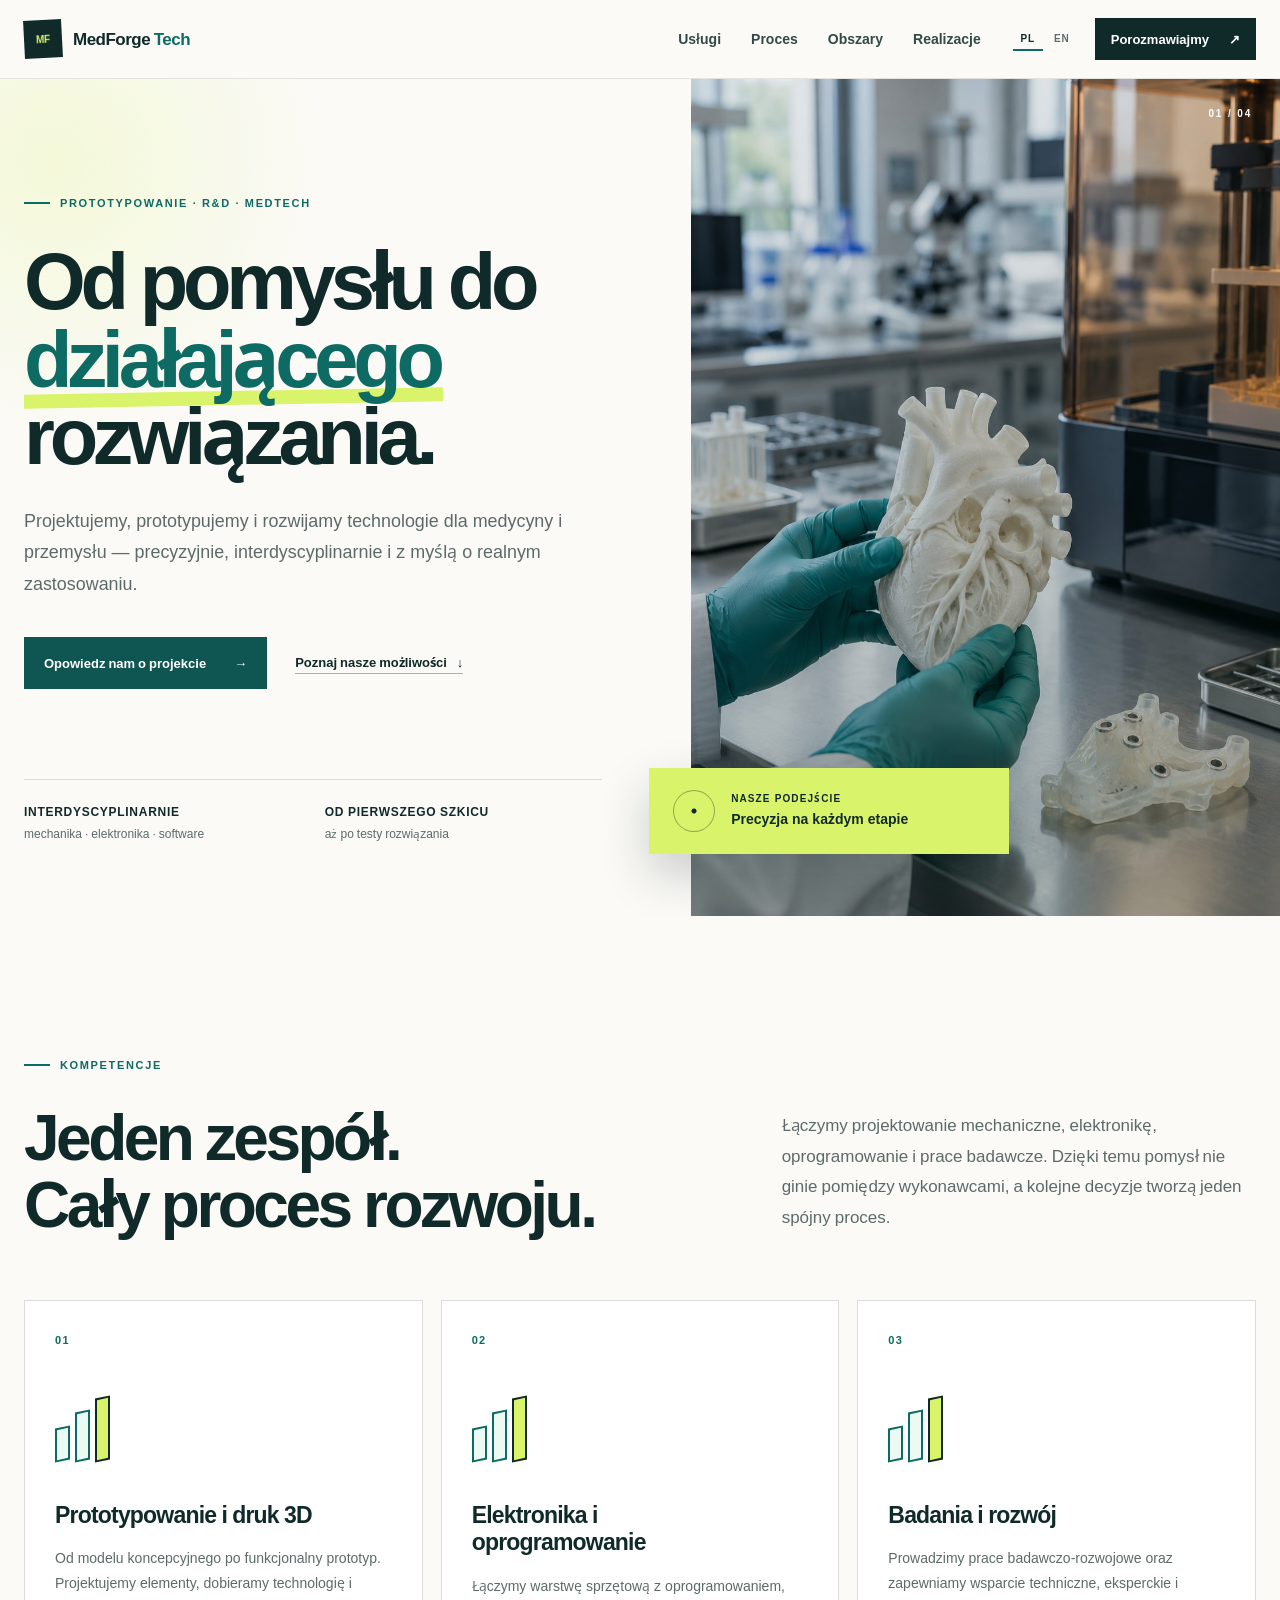
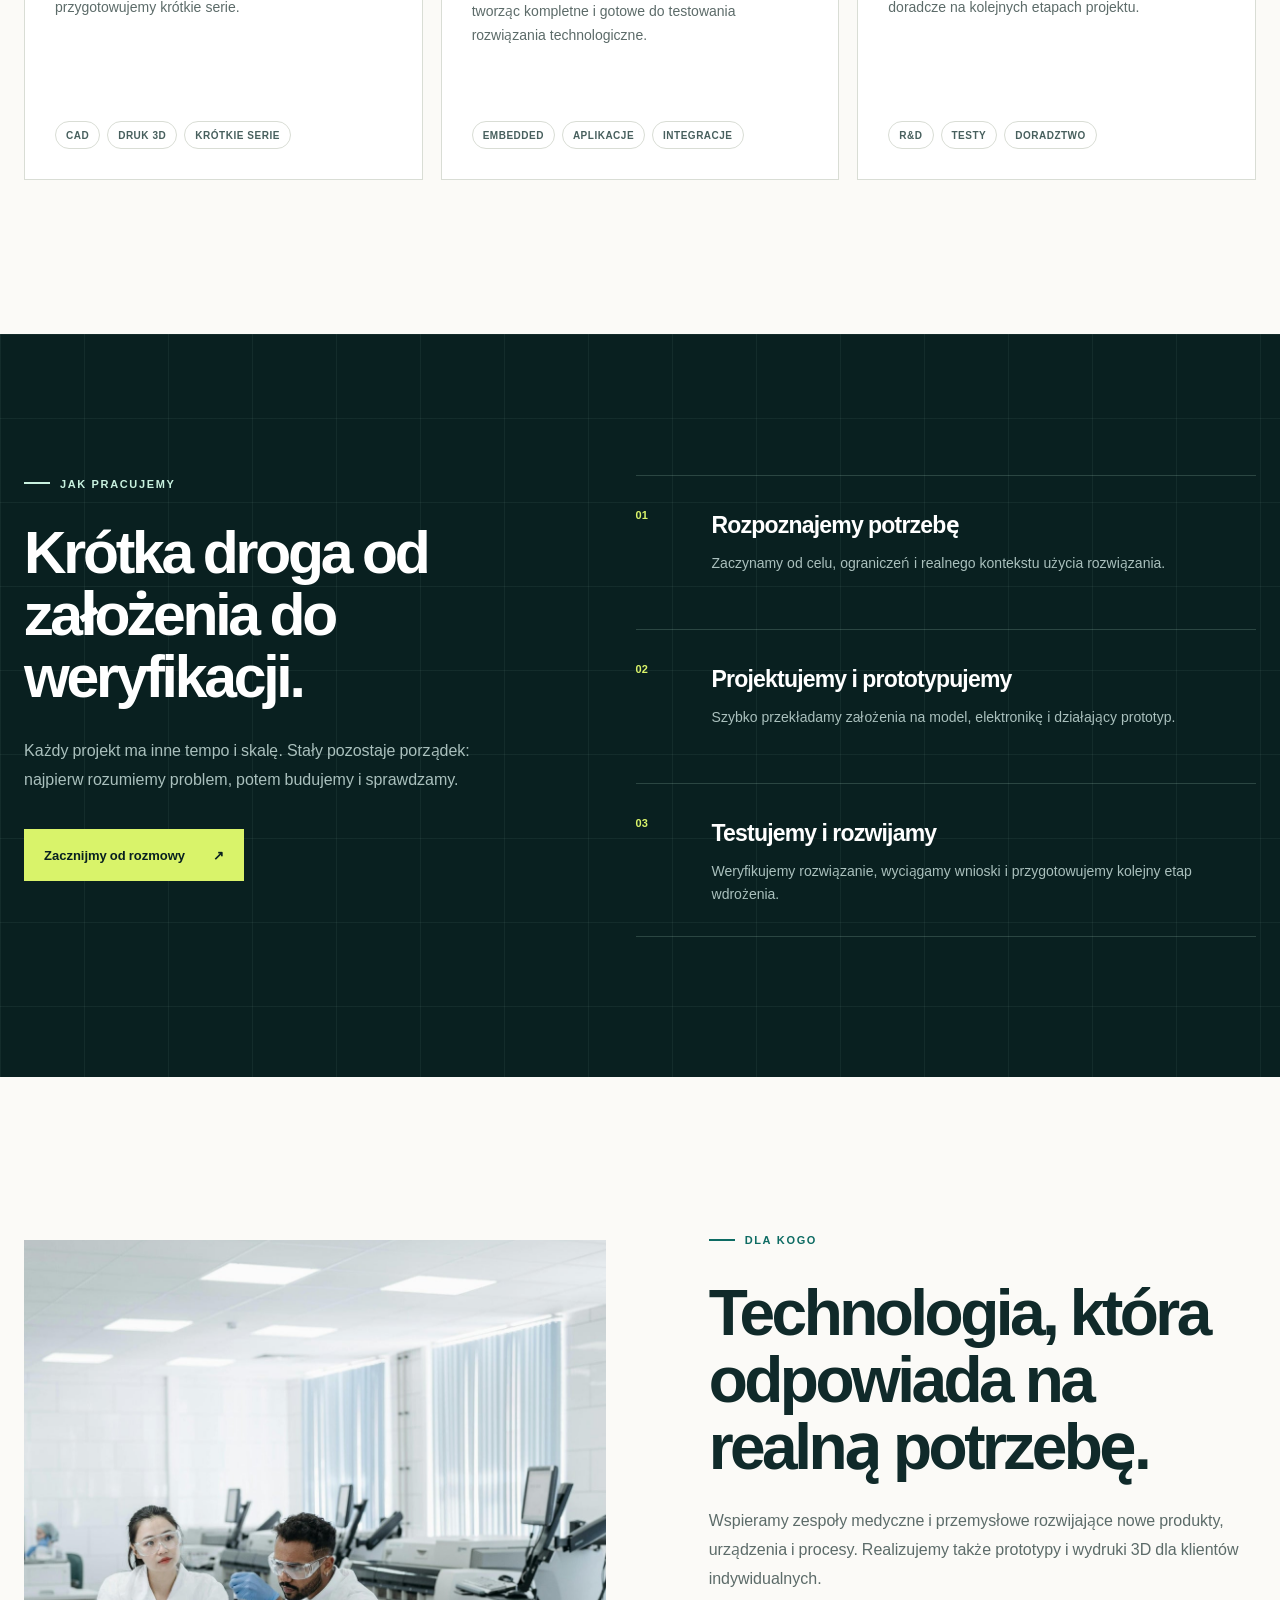
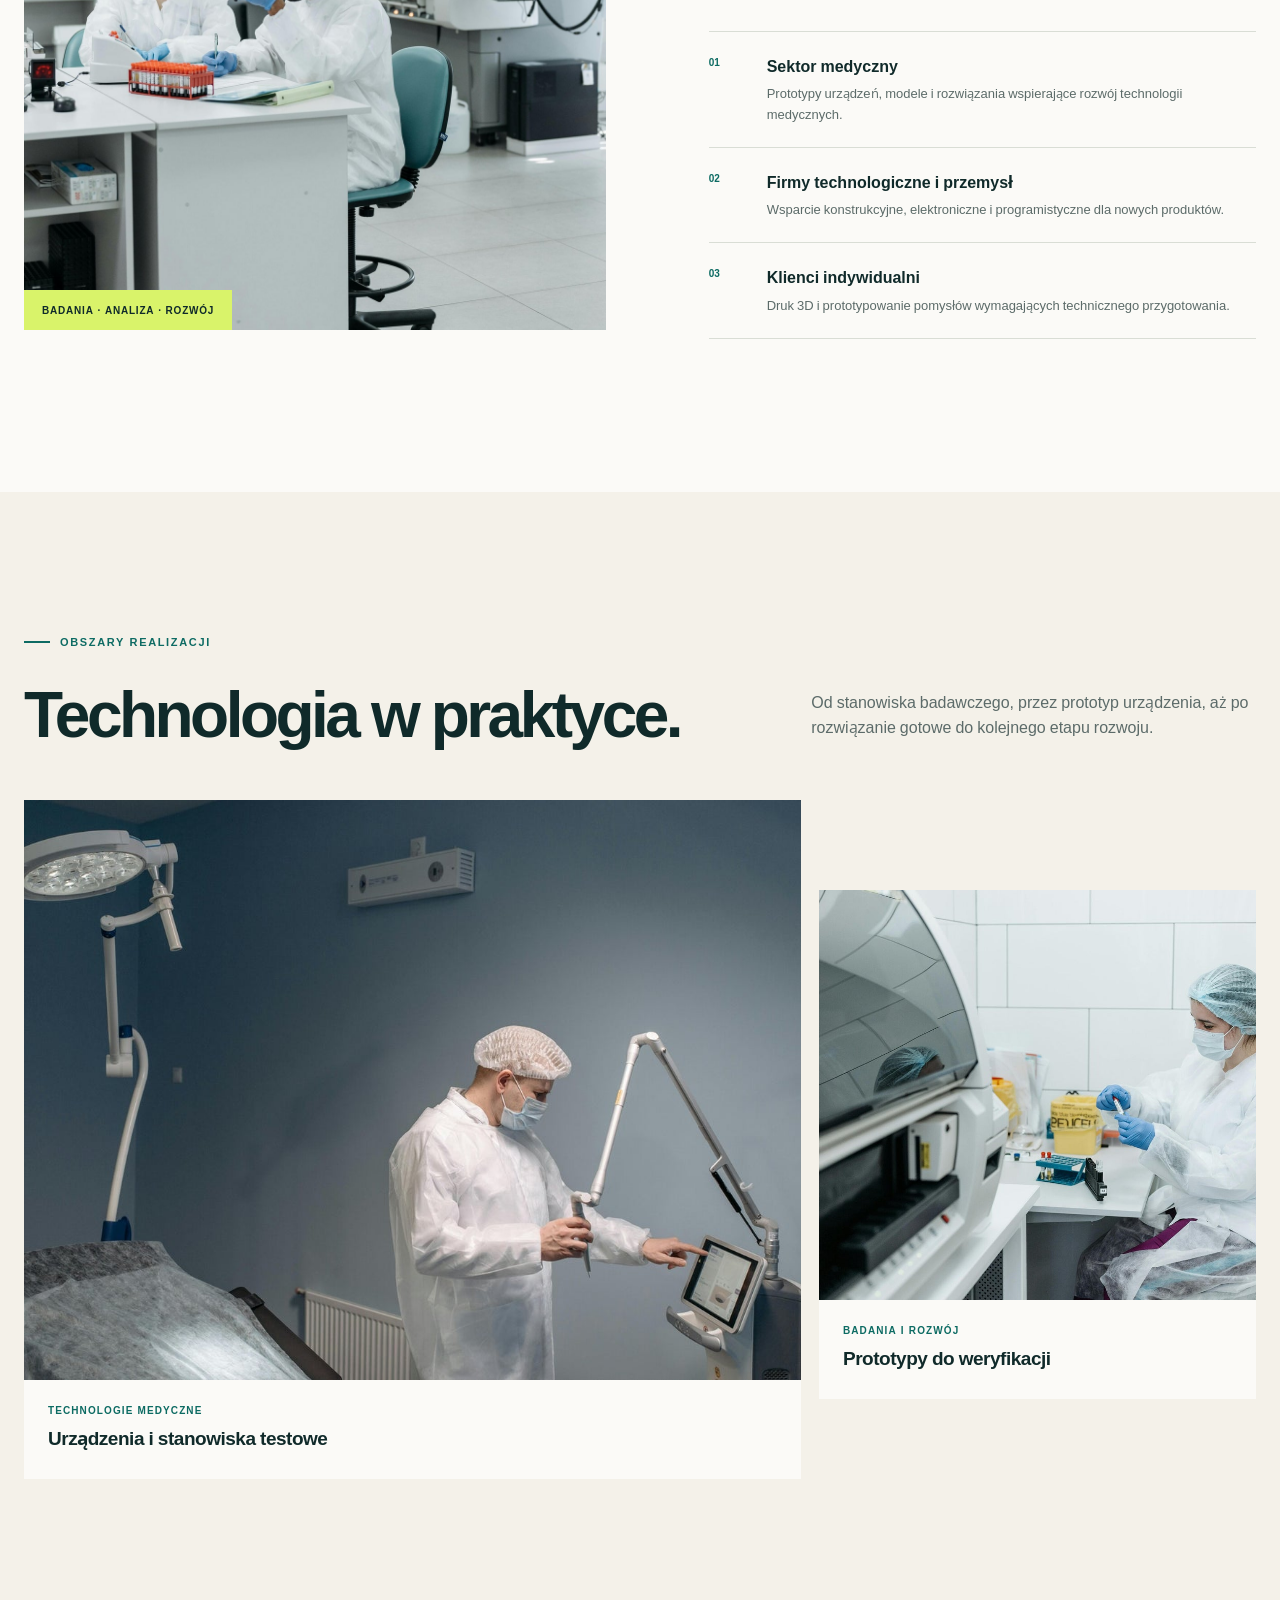
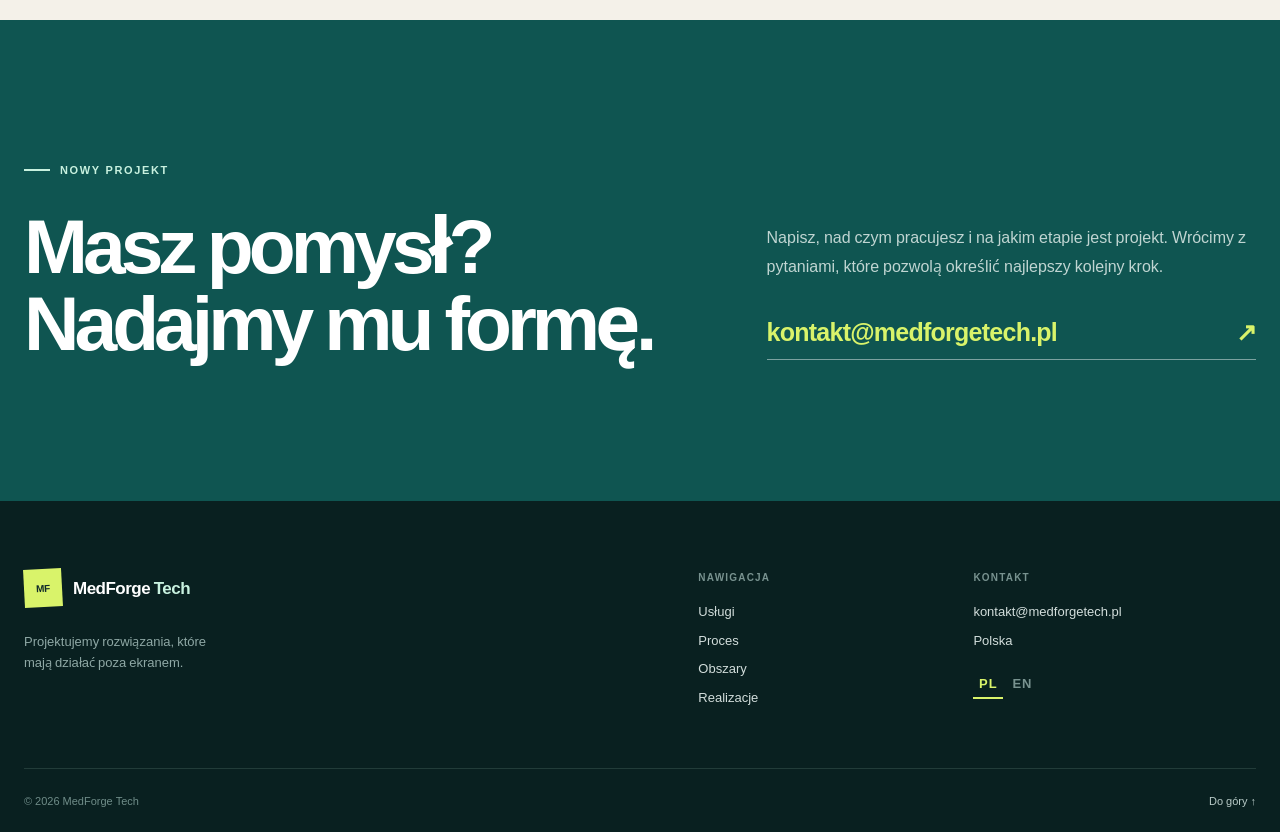
==== commit 8b7580b6: "fix typo" ====
--- a/index.html
+++ b/index.html
@@ -56,7 +56,7 @@
         <div class="hero-copy">
           <p class="eyebrow"><span></span> Prototypowanie · R&amp;D · Medtech</p>
           <h1>Od pomysłu do <em>działającego</em> rozwiązania.</h1>
-          <p class="hero-lead">Projektujemy...., prototypujemy i rozwijamy technologie dla medycyny i przemysłu — precyzyjnie, interdyscyplinarnie i z myślą o realnym zastosowaniu.</p>
+          <p class="hero-lead">Projektujemy, prototypujemy i rozwijamy technologie dla medycyny i przemysłu — precyzyjnie, interdyscyplinarnie i z myślą o realnym zastosowaniu.</p>
           <div class="hero-actions">
             <a class="button button-primary" href="#kontakt">Opowiedz nam o projekcie <span aria-hidden="true">→</span></a>
             <a class="text-link" href="#uslugi">Poznaj nasze możliwości <span aria-hidden="true">↓</span></a>
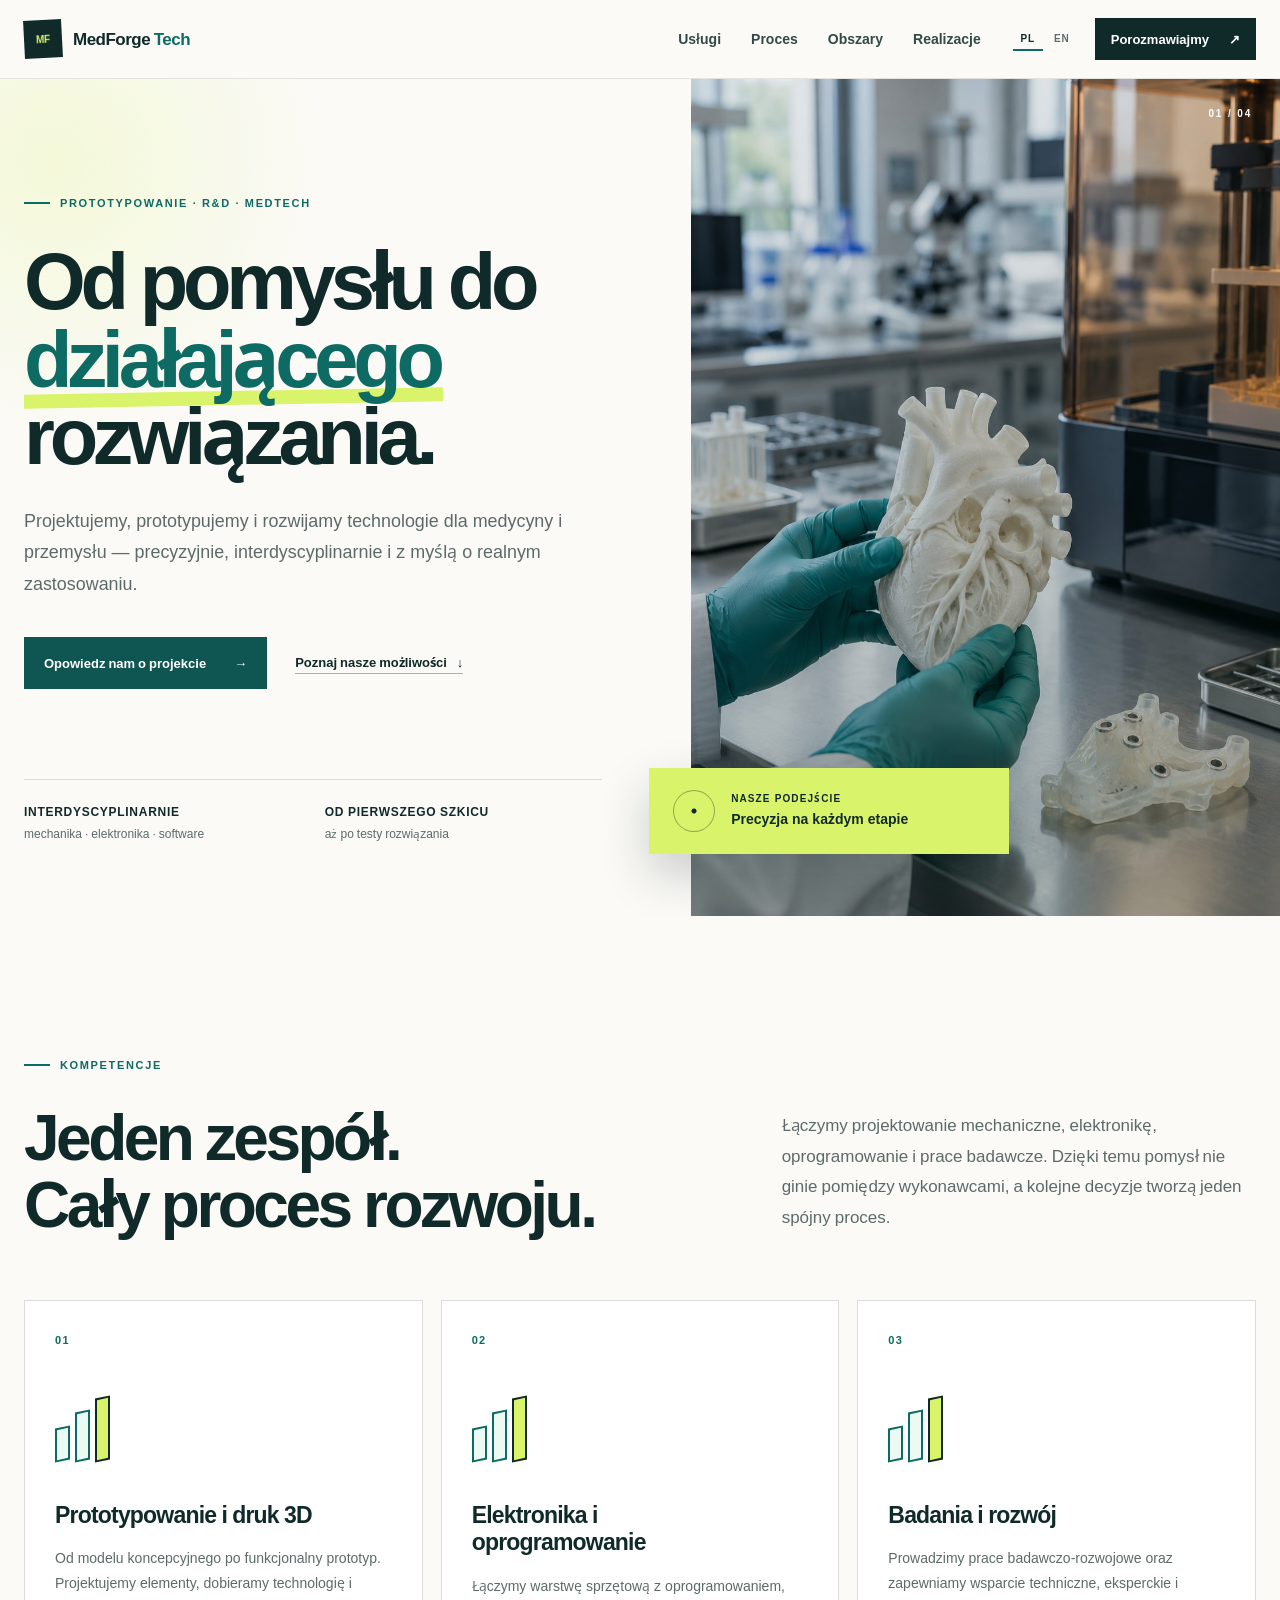
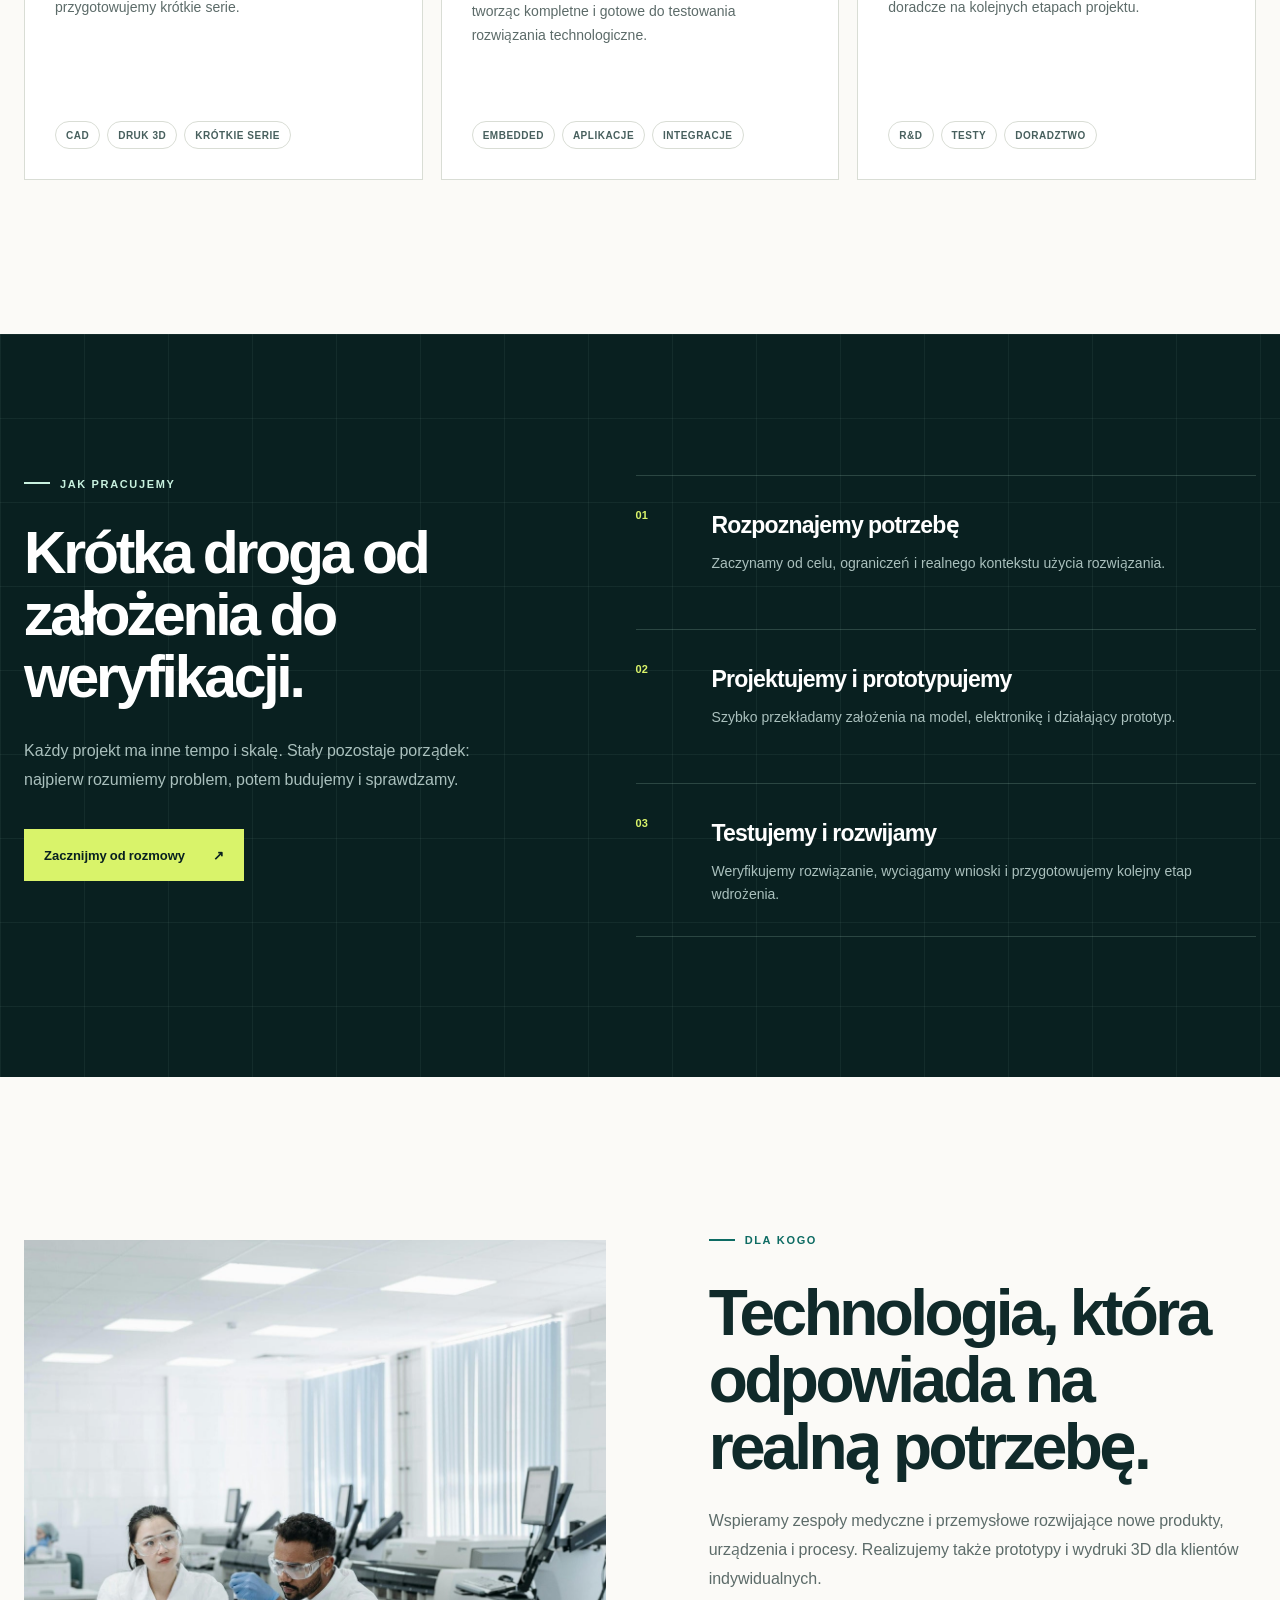
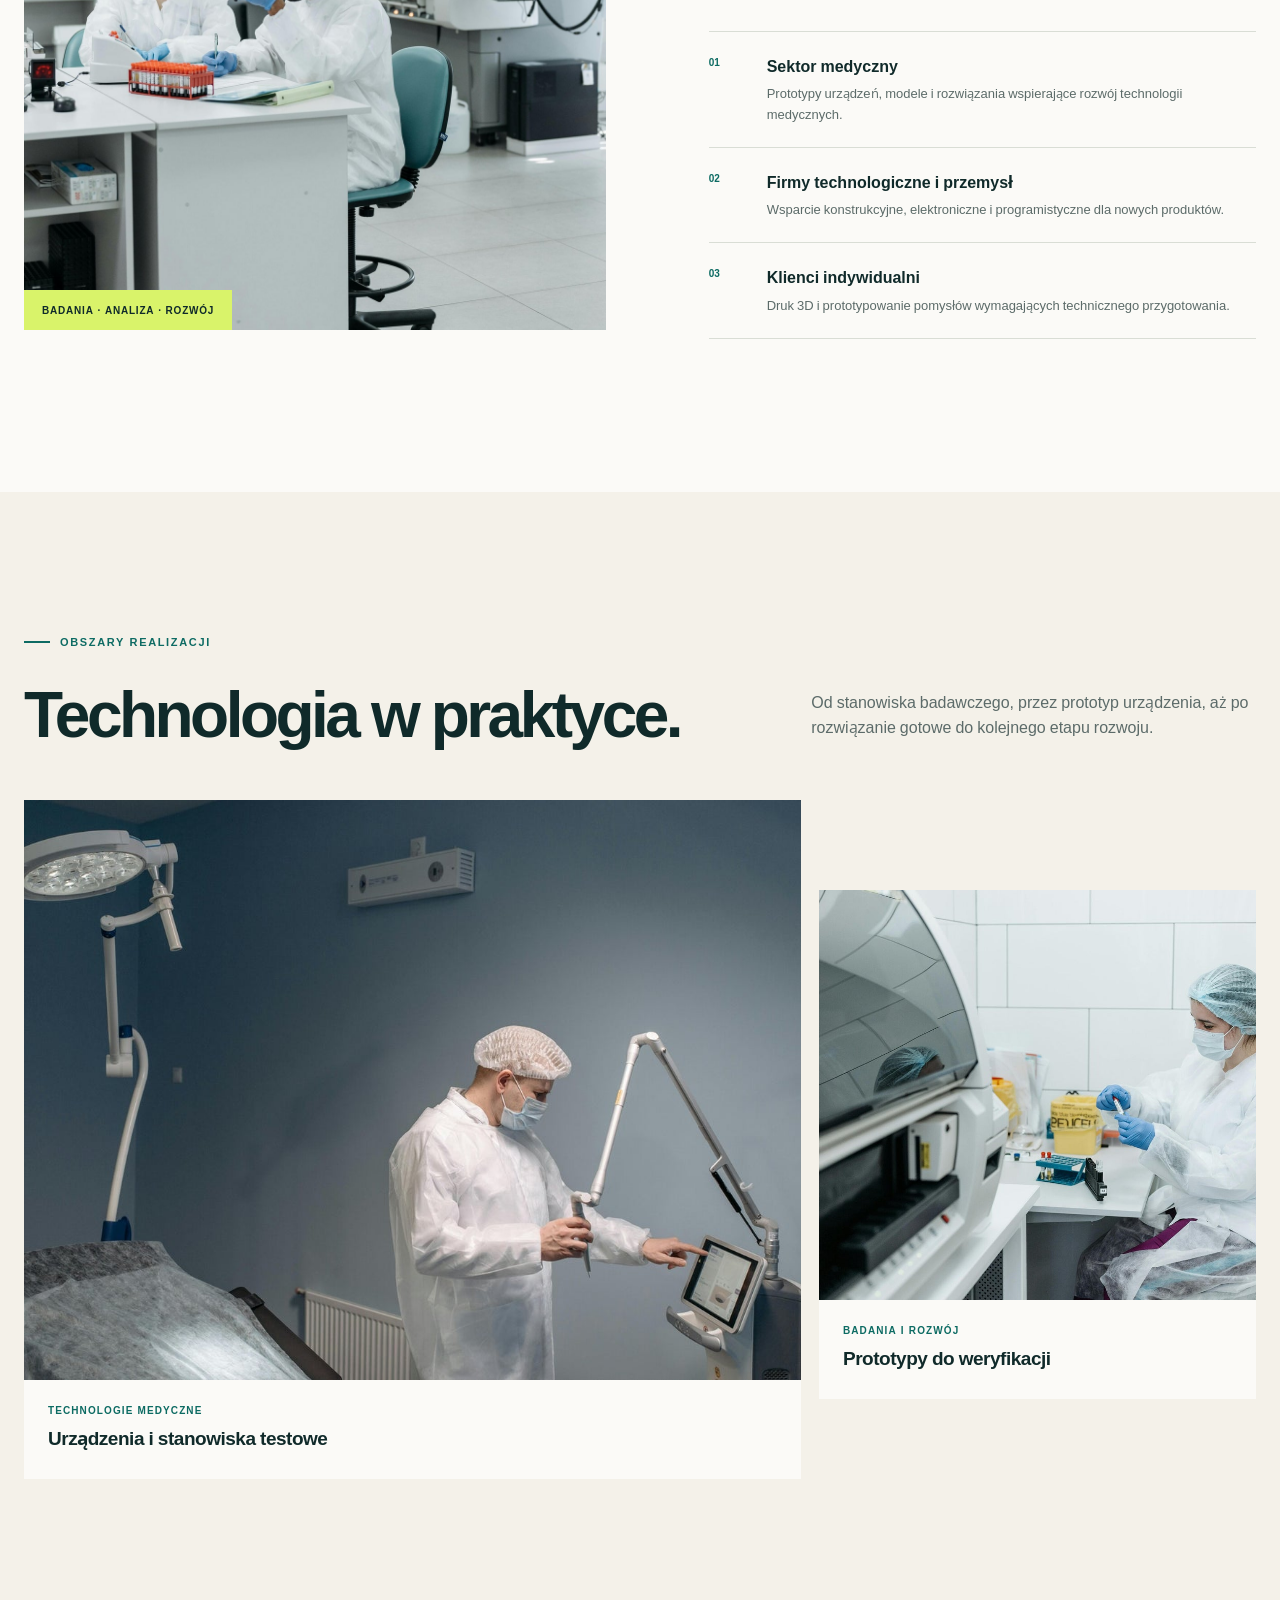
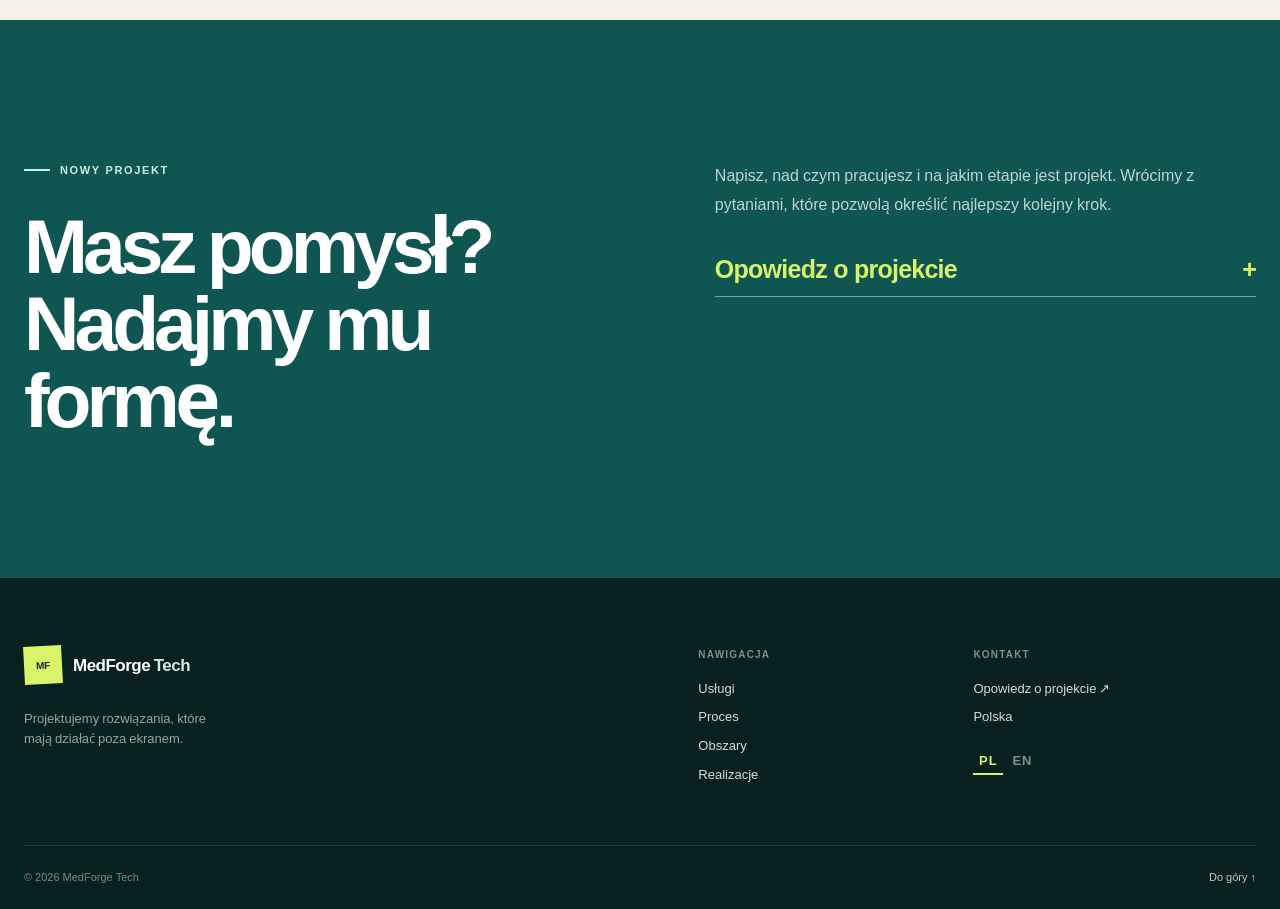
==== commit a3df8bc4: "refactor: extract contact form logic and PL/EN translations" ====
--- a/index.html
+++ b/index.html
@@ -10,7 +10,9 @@
     <link rel="alternate" hreflang="pl" href="index.html">
     <link rel="alternate" hreflang="en" href="en.html">
     <link rel="stylesheet" href="styles.css">
+    <script src="contact-config.js" defer></script>
     <script src="script.js" defer></script>
+    <script src="contact-form.js" defer></script>
   </head>
   <body>
     <a class="skip-link" href="#main">Przejdź do treści</a>
@@ -168,7 +170,33 @@
           <div><p class="eyebrow light"><span></span> Nowy projekt</p><h2>Masz pomysł?<br>Nadajmy mu formę.</h2></div>
           <div class="contact-copy">
             <p>Napisz, nad czym pracujesz i na jakim etapie jest projekt. Wrócimy z pytaniami, które pozwolą określić najlepszy kolejny krok.</p>
-            <a class="contact-mail" href="mailto:kontakt@medforgetech.pl?subject=Zapytanie%20o%20projekt">kontakt@medforgetech.pl <span aria-hidden="true">↗</span></a>
+            <details class="contact-panel" id="contact-form-panel">
+              <summary class="contact-toggle">Opowiedz o projekcie <span aria-hidden="true">+</span></summary>
+              <form class="contact-form" id="contact-form" aria-label="Formularz kontaktowy" aria-describedby="contact-note">
+                <fieldset class="contact-fields">
+                  <legend class="visually-hidden">Twoje dane i wiadomość</legend>
+                  <div class="contact-field-row">
+                    <div class="contact-field">
+                      <label for="contact-name">Imię</label>
+                      <input id="contact-name" name="name" type="text" autocomplete="name" maxlength="100" required>
+                    </div>
+                    <div class="contact-field">
+                      <label for="contact-email">E-mail</label>
+                      <input id="contact-email" name="email" type="email" autocomplete="email" maxlength="254" required>
+                    </div>
+                  </div>
+                  <div class="contact-field">
+                    <label for="contact-message">Wiadomość</label>
+                    <textarea id="contact-message" name="message" rows="6" maxlength="5000" placeholder="Co chcesz stworzyć i na jakim etapie jesteś?" required></textarea>
+                  </div>
+                </fieldset>
+                <p class="contact-note" id="contact-note">Podaj adres, na który możemy odpowiedzieć w sprawie Twojego projektu.</p>
+                <div class="contact-verification" id="contact-verification"></div>
+                <button class="button button-light contact-submit" id="contact-submit" type="submit" disabled>Wyślij wiadomość</button>
+                <p class="contact-status" id="contact-status" data-state="error" role="status" aria-live="polite" aria-atomic="true">Formularz jest chwilowo niedostępny. Spróbuj ponownie później.</p>
+                <noscript><p class="contact-note">Aby wysłać formularz, włącz JavaScript w przeglądarce.</p></noscript>
+              </form>
+            </details>
           </div>
         </div>
       </section>
@@ -181,7 +209,7 @@
           <p>Projektujemy rozwiązania, które<br>mają działać poza ekranem.</p>
         </div>
         <div class="footer-column"><span>Nawigacja</span><a href="#uslugi">Usługi</a><a href="#proces">Proces</a><a href="#obszary">Obszary</a><a href="#portfolio">Realizacje</a></div>
-        <div class="footer-column"><span>Kontakt</span><a href="mailto:kontakt@medforgetech.pl">kontakt@medforgetech.pl</a><p>Polska</p><div class="footer-language"><a class="is-active" href="index.html" lang="pl" aria-current="page">PL</a><a href="en.html" lang="en">EN</a></div></div>
+        <div class="footer-column"><span>Kontakt</span><a href="#contact-form-panel">Opowiedz o projekcie ↗</a><p>Polska</p><div class="footer-language"><a class="is-active" href="index.html" lang="pl" aria-current="page">PL</a><a href="en.html" lang="en">EN</a></div></div>
       </div>
       <div class="footer-bottom section-shell"><span>© <span id="current-year">2026</span> MedForge Tech</span><a href="#top">Do góry <span aria-hidden="true">↑</span></a></div>
     </footer>
--- a/styles.css
+++ b/styles.css
@@ -863,9 +863,9 @@
 
 .contact-inner {
   display: grid;
-  grid-template-columns: 1fr 0.75fr;
-  gap: 90px;
-  align-items: end;
+  grid-template-columns: 1fr 0.9fr;
+  gap: clamp(40px, 7vw, 90px);
+  align-items: start;
 }
 
 .contact-inner h2 {
@@ -884,7 +884,7 @@
   line-height: 1.8;
 }
 
-.contact-mail {
+.contact-toggle {
   padding-bottom: 8px;
   display: flex;
   align-items: center;
@@ -895,6 +895,126 @@
   font-size: clamp(17px, 2vw, 25px);
   font-weight: 700;
   letter-spacing: -0.03em;
+  cursor: pointer;
+  list-style: none;
+}
+
+.contact-toggle::-webkit-details-marker {
+  display: none;
+}
+
+.contact-toggle > span {
+  transition: transform 0.2s ease;
+}
+
+.contact-panel[open] .contact-toggle > span {
+  transform: rotate(45deg);
+}
+
+.contact-panel,
+.contact-copy {
+  min-width: 0;
+}
+
+.contact-form {
+  padding-top: 28px;
+}
+
+.contact-fields {
+  min-width: 0;
+  margin: 0;
+  padding: 0;
+  display: grid;
+  gap: 20px;
+  border: 0;
+}
+
+.contact-field-row {
+  display: grid;
+  grid-template-columns: repeat(2, minmax(0, 1fr));
+  gap: 16px;
+}
+
+.contact-field {
+  min-width: 0;
+  display: grid;
+  gap: 8px;
+}
+
+.contact-field label {
+  color: var(--mint);
+  font-size: 13px;
+  font-weight: 700;
+}
+
+.contact-field input,
+.contact-field textarea {
+  width: 100%;
+  min-width: 0;
+  padding: 13px 14px;
+  border: 1px solid #83aaa6;
+  border-radius: 0;
+  background: var(--paper);
+  color: var(--ink);
+  font: inherit;
+  font-size: 16px;
+}
+
+.contact-field textarea {
+  min-height: 160px;
+  resize: vertical;
+}
+
+.contact-field textarea::placeholder {
+  color: var(--muted);
+}
+
+.contact-note {
+  margin: 16px 0;
+  color: #c0d5d2;
+  font-size: 12px;
+  line-height: 1.7;
+}
+
+.contact-verification:not(:empty) {
+  margin-block: 20px;
+}
+
+.contact-submit {
+  width: 100%;
+  border: 0;
+  font-family: inherit;
+  cursor: pointer;
+}
+
+.contact-submit:disabled {
+  opacity: 0.65;
+  cursor: not-allowed;
+  transform: none;
+}
+
+.contact-status {
+  min-height: 1.6em;
+  margin: 16px 0 0;
+  color: var(--mint);
+  font-size: 13px;
+  overflow-wrap: anywhere;
+}
+
+.contact-status[data-state="error"] {
+  color: #ffe0ce;
+}
+
+.visually-hidden {
+  position: absolute;
+  width: 1px;
+  height: 1px;
+  padding: 0;
+  margin: -1px;
+  overflow: hidden;
+  clip-path: inset(50%);
+  white-space: nowrap;
+  border: 0;
 }
 
 .site-footer {
@@ -1049,7 +1169,8 @@
   .project-large .project-image,
   .project-image { min-height: 380px; }
   .contact-inner h2 { font-size: 52px; }
-  .contact-mail { font-size: 16px; }
+  .contact-toggle { font-size: 20px; }
+  .contact-field-row { grid-template-columns: 1fr; }
   .footer-main { grid-template-columns: 1fr; }
   .footer-brand { grid-column: auto; }
   .footer-bottom { align-items: flex-start; padding-block: 20px; gap: 10px; flex-direction: column; }
